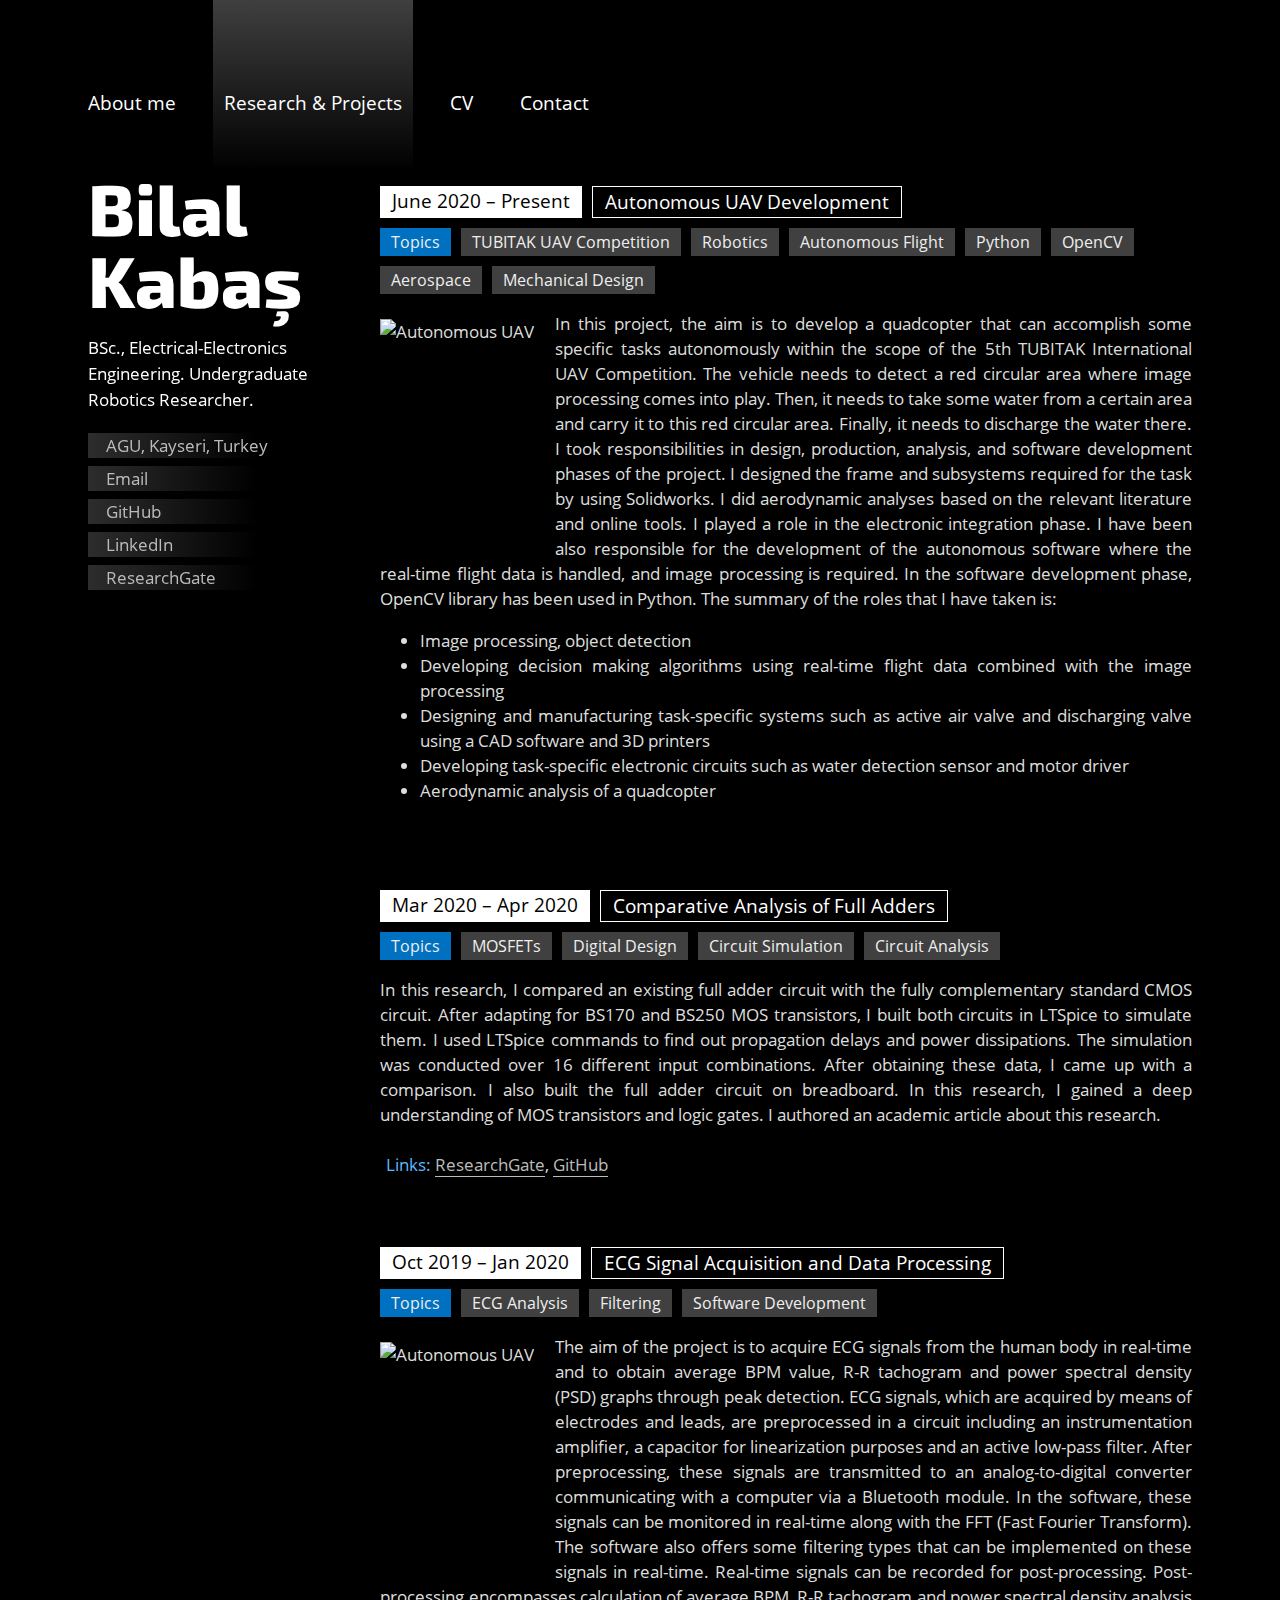
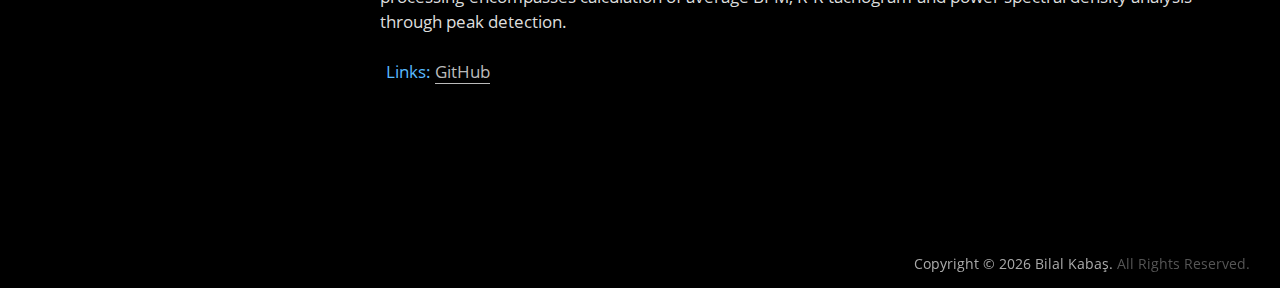
==== pages/research.html @ 9259a2d0 "Update research.html" ====
<!DOCTYPE html>
<html lang="en">
<head>
    <meta charset="UTF-8">
    <meta name="viewport" content="width=device-width, initial-scale=1.0">
    <link rel="stylesheet" href="../css/style.css">
    <script src="https://kit.fontawesome.com/fc68c03be3.js" crossorigin="anonymous"></script>
    <title>Research - Bilal Kabaş</title>
</head>
<body>
    <section class="desktop">
        <div class="container">
            <nav>
                <a href="../index.html"><span>About me</span></a>
                <a class="nav-light" href="research.html">Research & Projects</a>
                <!-- <a href="#"><span>Blog</span></a> -->
                <a href="#"><span>CV</span></a>
                <a href="#"><span>Contact</span></a>
            </nav>
            
            <div class="main-container">
                <section class="side-box">
                    <div class="personal-info-container">
                        <div class="name">Bilal<br>Kabaş</div>
                        <p>BSc., Electrical-Electronics Engineering. Undergraduate Robotics Researcher.</p>
                        <div class="info-box">
                            <div class="info">
                                <a href="https://www.google.com/maps/place/Abdullah+Gül+University/@38.737118,35.473534,15z/data=!4m2!3m1!1s0x0:0x9e5486f83ee76d46?sa=X&ved=2ahUKEwiUtpmo5qLrAhVGs4sKHQ68BowQ_BIwHnoECBEQCA"><i class="icon fas fa-map-marker-alt"></i>AGU, Kayseri, Turkey</a>
                            </div>
                            <div class="info">
                                <a href="mailto:bilal.kabas@agu.edu.tr"><i class="icon fas fa-envelope"></i>Email</a>
                            </div>
                            <div class="info">
                                <a href="https://github.com/bilalkabas"><i class="icon fab fa-github"></i>GitHub</a>
                            </div>
                            <div class="info">
                                <a href="https://www.linkedin.com/in/bilalkabas/"><i class="icon fab fa-linkedin"></i>LinkedIn</a>
                            </div>
                            <div class="info">
                                <a href="https://www.researchgate.net/profile/Bilal_Kabas"><i class="icon fab fa-researchgate"></i>ResearchGate</a>
                            </div>
                        </div>
                    </div>
                </section>
                    
                <section class="main-flow">
                    <div class="main-flow-container">
                        <div class="title">
                            <div class="date">June 2020 – Present</div>
                            <div class="subject">Autonomous UAV Development</div>
                        </div>
                        <div class="topics">
                            <div>Topics</div>
                            <div>TUBITAK UAV Competition</div>
                            <div>Robotics</div>
                            <div>Autonomous Flight</div>
                            <div>Python</div>
                            <div>OpenCV</div>
                            <div>Aerospace</div>
                            <div>Mechanical Design</div>
                        </div>
                        <div class="text">
                            <img src="../img/drone.jpg" alt="Autonomous UAV">
                            In this project, the aim is to develop a quadcopter that can accomplish some specific tasks autonomously within the scope of the 5th TUBITAK International UAV Competition. The vehicle needs to detect a red circular area where image processing comes into play. Then, it needs to take some water from a certain area and carry it to this red circular area. Finally, it needs to discharge the water there. I took responsibilities in design, production, analysis, and software development phases of the project. I designed the frame and subsystems required for the task by using Solidworks. I did aerodynamic analyses based on the relevant literature and online tools. I played a role in the electronic integration phase. I have been also responsible for the development of the autonomous software where the real-time flight data is handled, and image processing is required. In the software development phase, OpenCV library has been used in Python. The summary of the roles that I have taken is:
                            <ul>
                                <li>Image processing, object detection
                                    <!--: color filtering, contour detection, image moments, detecting center of an object--></li>
                                <li>Developing decision making algorithms using real-time flight data combined with the image processing</li>
                                <li>Designing and manufacturing task-specific systems such as active air valve and discharging valve using a CAD software and 3D printers</li>
                                <li>Developing task-specific electronic circuits such as water detection sensor and motor driver</li>
                                <li>Aerodynamic analysis of a quadcopter</li>
                            </ul>
                        </div>
                    </div>

                    <div class="main-flow-container">
                        <div class="title">
                            <div class="date">Mar 2020 – Apr 2020 </div>
                            <div class="subject">Comparative Analysis of Full Adders</div>
                        </div>
                        <div class="topics">
                            <div>Topics</div>
                            <div>MOSFETs</div>
                            <div>Digital Design</div>
                            <div>Circuit Simulation</div>
                            <div>Circuit Analysis</div>
                        </div>
                        <div class="text">
                            In this research, I compared an existing full adder circuit with the fully complementary standard CMOS circuit. After adapting for BS170 and BS250 MOS transistors, I built both circuits in LTSpice to simulate them. I used LTSpice commands to find out propagation delays and power dissipations. The simulation was conducted over 16 different input combinations. After obtaining these data, I came up with a comparison. I also built the full adder circuit on breadboard. In this research, I gained a deep understanding of MOS transistors and logic gates. I authored an academic article about this research.
                            <br><br>
                            <span><i class="icon fas fa-link"></i>Links:</span> <a href="https://www.researchgate.net/publication/341756366_A_Comparative_Analysis_of_an_XOR-XOR_Based_18-Transistor_Full_Adder_Cell">ResearchGate</a>, <a href="https://github.com/bilalkabas/Full-Adder-Simulation-in-LTSPice">GitHub</a> 
                        </div>
                    </div>

                    <div class="main-flow-container">
                        <div class="title">
                            <div class="date">Oct 2019 – Jan 2020 </div>
                            <div class="subject">ECG Signal Acquisition and Data Processing</div>
                        </div>
                        <div class="topics">
                            <div>Topics</div>
                            <div>ECG Analysis</div>
                            <div>Filtering</div>
                            <div>Software Development</div>
                        </div>
                        <div class="text">
                            <img src="../img/real-time-processing.gif" alt="Autonomous UAV">
                            The aim of the project is to acquire ECG signals from the human body in real-time and to obtain average BPM value, R-R tachogram and power spectral density (PSD) graphs through peak detection. ECG signals, which are acquired by means of electrodes and leads, are preprocessed in a circuit including an instrumentation amplifier, a capacitor for linearization purposes and an active low-pass filter. After preprocessing, these signals are transmitted to an analog-to-digital converter communicating with a computer via a Bluetooth module. In the software, these signals can be monitored in real-time along with the FFT (Fast Fourier Transform). The software also offers some filtering types that can be implemented on these signals in real-time. Real-time signals can be recorded for post-processing. Post-processing encompasses calculation of average BPM, R-R tachogram and power spectral density analysis through peak detection.
                            <br><br>
                            <span><i class="icon fas fa-link"></i>Links:</span> <a href="https://github.com/Impulse-Response/ECG-Signal-Acquisition-and-Data-Processing">GitHub</a> 
                        </div>
                    </div>
                </section>
            </div>
        </div>

        <footer class="footer">
            <p> <span>Copyright &copy; <script>document.write(new Date().getFullYear())</script> Bilal Kabaş.</span> All Rights Reserved.</p>
        </footer>
    </section>
    <script src="../js/main.js"></script>
</body>
</html>
---- css/style.css ----
@font-face {
    font-family: Exo2-Bold;
    src: url(../fonts/Exo2-ExtraBold.ttf);
}

@font-face {
    font-family: Exo2-Regular;
    src: url(../fonts/Exo2-Regular.ttf);
}

@font-face {
    font-family: OpenSans;
    src: url(../fonts/OpenSans-Regular.ttf);
}

ul {
    font-size: inherit;
}

li {
    font-size: inherit;
}

.lines-container {
    position: absolute;
    height: 100vh;
    width: 100vw;
    overflow: hidden;
    z-index: -1;
}

.lines {
    position: absolute;
    z-index: -1;
    height: 220%;
    width: 220%;
    margin-left: -66%;
    margin-top: -40%;
    animation-name: line;
    animation-duration: 50s;
    animation-iteration-count: infinite;
    animation-timing-function: linear;
}

@keyframes line {
    0% {transform: rotate(0deg);}
    100% {transform: rotate(360deg);}
}

body {
    background: #000;
    color: #fff;
    animation-name: lights;
    animation-duration: 20s;
    animation-iteration-count: infinite;
    margin: 0;
    padding: 0;
    overflow-x: hidden;
    font-family: 'OpenSans';
}

p {
    margin: 0;
}

.launch-container {
    margin: 0 11.5vw 10vh 11.5vw;
}

.desktop nav {   
    display: flex;
    flex-flow: row nowrap;
}

.desktop nav a {
    display: block;
    text-decoration: none;
    color: #fff;
    padding: 10vh calc(0.4vh + 0.4vw/0.7) calc(2vh + 2vw/0.7) calc(0.4vh + 0.4vw/0.7);
    margin: 0 13px 0 13px;
    font-size: calc(0.7vh + 0.7vw/0.7);
}

.desktop nav a span {
    padding: 20px 0 20px 0;
    border-top: .5px solid rgba(0,0,0,0);
    border-bottom: .5px solid rgba(0,0,0,0);
    transition: all .3s ease-in;
}

.desktop nav a span:hover {
    padding: 2px 0 2px 0;
    border-top: .5px solid rgba(255,255,255,1);
    border-bottom: .5px solid rgba(255,255,255,1);
}

.desktop nav .nav-light {
    background: linear-gradient(180deg, rgba(64,64,64,0.99) 0%, rgba(38,38,38,0) 100%);
}

.launch-main-container {
    display: flex;
    flex-flow: row nowrap;
    align-items: center;
    margin-top: 7.5vh;
}

.left-container .name {
    font-size: calc(5.4vh + 5.4vw/0.7);
    font-family: 'Exo2-Bold';
    line-height: calc(5.4vh + 5.4vw/0.7);
}

.right-container {
    margin-left: calc(7vh + 7vw*0.7);
}

.right-container p {
    font-family: 'OpenSans';
    font-size: calc(0.71vh + 0.71vw/0.7);
    line-height: calc(1.1vh + 1.1vw/0.7);
    text-align: left;
}

.right-container p  span{
    background: linear-gradient(270deg, rgba(70,70,70,1) 0%, rgba(38,38,38,0.75) 100%);
}

.icon {
    padding-right: calc(0.2vh + 0.2vw/0.7);
}

.desktop .info, .info-mobile {
    margin-top: 5vh;
}

.info-mobile {
    display: none;
}

.desktop .links, .location {
    background: linear-gradient(90deg, rgba(64,64,64,0.99) 0%, rgba(38,38,38,0) 30%);
    display: flex;
    flex-flow: row nowrap;
    font-size: calc(0.71vh + 0.71vw/0.7);
    margin-top: 2vh;
    padding: calc(0.1vh + 0.1vw/0.7) 0 calc(0.1vh + 0.1vw/0.7) calc(0.8vh + 0.8vw/0.7);
}

.desktop .links a, .location a {
    display: block;
    text-decoration: none;
    color: #bbb;
    padding-right: calc(0.8vh + 0.8vw/0.7);
    transition: color .3s ease-in;
}

.links a:hover, .location a:hover {
    color: #fff;
}

.launch-footer {
    position: relative;
    font-size: calc(0.5vh + 0.5vw/0.7);
    color: #555;
    /*writing-mode: vertical-lr;
    transform: rotate(180deg);*/
}

.launch-footer p {
    text-align: right;
    padding-right: 15px;
}

.launch-footer p span {
    color: #aaa;
}

@media only screen and (max-width: 800px) {
    .lines-container {
        display: none;
    }
    
    .desktop nav a {
        display: block;
        text-decoration: none;
        color: #fff;
        padding: 60px 5px 0 5px;
        margin: 0 13px 0 13px;
        font-size: 16px;
    }

    .desktop nav a span {
        padding: 0;
        border-top: 0 solid rgba(0,0,0,0);
        border-bottom: 0 solid rgba(0,0,0,0);
        transition: none;
    }

    .desktop nav a span:hover {
        padding: 0;
        border-top: 0 solid rgba(255,255,255,1);
        border-bottom: 0 solid rgba(255,255,255,1);
    }
    
    .container {
        margin: 0 7% 0 7%;
    }

    .desktop .info {
        display: none;
    }

    .info-mobile {
      display: block;
      margin-top: 20px;
    }

    .launch-main-container {
        flex-flow: column nowrap;
        align-items: flex-start;
    }

    .right-container {
        margin: 0;
    }

    .left-container .name {
        font-size: 80px !important;
        line-height: 80px !important;
    }

    .right-container p {
        font-size: 16px;
        line-height: 25px;
        margin-top: 20px;
    }

    .desktop .links, .location {
        font-size: 14px;
        margin-top: 10px;
        padding: 1px 0 1px 10px;
    }

    .launch-footer {
        font-size: 12px;
    }
  }


  /* RESEARCH PAGE */

.container {
    margin: 0 10vw 1vh 10vw;
}

.main-container {
    display: flex;
    width: 100%;
    flex-direction: row;
    align-items: stretch;
    padding: 30px calc(0.4vh + 0.4vw/0.7 + 13px) 0 calc(0.4vh + 0.4vw/0.7 + 13px);
    box-sizing: border-box;
}

.side-box {
    position: relative;
    width: 23%;
    top: 0;
}

.side-box .personal-info-container {
    position: -webkit-sticky; /* Safari */
    position: sticky;
    top: 75px;
}

.main-flow {
    width: 77%;
    margin-left: 80px;
}

.side-box .name {
    font-family: 'Exo2-Bold';
    font-size: 85px;
    line-height: 85px;
}

.side-box p {
    font-size: 20px;
    margin: 25px 0 25px 0;
    line-height: 29px;
}

.side-box .info {
    background: linear-gradient(90deg, rgba(64,64,64,0.7) 0%, rgba(38,38,38,0) 70%);
    display: flex;
    flex-flow: row nowrap;
    font-size: 20px;
    padding: 1px 0 1px 12px;
    margin-top: 10px;
}

.side-box .icon {
    width: 25px;
    padding-right: 6px !important;
}

.side-box .info a {
    display: block;
    text-decoration: none;
    color: #bbb;
    padding-right: calc(0.8vh + 0.8vw/0.7);
    transition: color .3s ease-in;
}

.side-box .info a:hover {
    color: #fff;
}

.main-flow-container {
    display: flex;
    flex-flow: column;
    align-items: stretch;
    margin-top: 10px;
    margin-bottom: 70px;
}

.main-flow-container .title, .main-flow-container .topics {
    display: flex;
    flex-flow: row wrap;
}

.main-flow-container .title {
    font-size: 22px;
}

.main-flow-container .title div {
    margin-bottom: 12px;
}

.main-flow-container .topics {
    margin-bottom: 10px;
    font-size: 19px;
}

.main-flow .date {
    background: #fff;
    color: #000;
    padding: 2px 12px;
    margin-right: 12px;
}

.main-flow .subject {
    border: 1px solid #fff;
    color: #fff;
    padding: 2px 12px;
}

.main-flow .topics div {
    background: #404040;
    color: #eee;
    padding: 3px 11px;
    margin-right: 12px;
    margin-bottom: 12px;
}

.main-flow .topics div:first-child {
    background: #0070c0;
}

.main-flow .text {
    font-size: 20px;
    line-height: 28px;
    color: #ddd;
    text-align: justify;
}

.main-flow .text span {
    color: #59baff;
}

.main-flow .text a {
    color: #bbb;
    text-decoration: none;
    border-top: 1px solid #000;
    border-bottom: 1px solid #bbb;
    transition: all .3s ease-in;
}

.main-flow .text a:hover {
    color: #fff;
    border-top: 1px solid #bbb;
    border-bottom: 1px solid #bbb;
}

.main-flow .text img {
    float: left;
    height: 250px;
    margin-top: 8px;
    margin-right: 30px;
    margin-bottom: 30px;
}

.footer {
    position: relative;
    bottom: 0;
    font-size: calc(0.5vh + 0.5vw/0.7);
    color: #555;
}

.footer p {
    text-align: right;
    padding: 10px 30px 15px 0;
}

.footer p span {
    color: #aaa;
}

@media only screen and (max-width: 1700px) {
    .container {
        margin: 0 6.5vw 10vh 6.5vw;
    }
}

@media only screen and (max-width: 1500px) {
    .container {
        margin: 0 5vw 10vh 5vw;
    }

    .main-container {
        padding: 0 calc(0.4vh + 0.4vw/0.7 + 13px) 0 calc(0.4vh + 0.4vw/0.7 + 13px);
    }
    
    .side-box .name {
        font-size: 72px;
        line-height: 72px;
    }
    
    .side-box p {
        font-size: 17px;
        margin: 20px 0;
        line-height: 26px;
    }
    
    .side-box .info {
        font-size: 17px;
        padding: 1px 0 1px 12px;
        margin-top: 8px;
    }
        

    .side-box .icon {
        width: 20px;
        padding-right: 6px !important;
    }

    .main-flow {
        margin-left: 50px;
    }
    
    .main-flow-container {
        margin-top: 15px;
        margin-bottom: 70px;
    }

    .main-flow-container .title{
        font-size: 19px;
    }
    
    .main-flow-container .title div {
        margin-bottom: 10px;
    }
    
    .main-flow-container .topics {
        margin-bottom: 7px;
        font-size: 16px;
    }
    
    .main-flow .date {
        margin-right: 10px;
    }
    
    .main-flow .subject {
        padding: 2px 12px;
    }
    
    .main-flow .topics div {
        margin-right: 10px;
        margin-bottom: 10px;
    }
    
    .main-flow .text {
        font-size: 17px;
        line-height: 25px;
    }
    
    .main-flow .text img {
        height: 220px;
        margin-top: 8px;
        margin-right: 21px;
        margin-bottom: 21px;
    }
}

@media only screen and (max-width: 1200px) {
    .side-box .name {
        font-size: 50px;
        line-height: 50px;
    }
    
    .side-box p {
        font-size: 13px;
        margin: 10px 0;
        line-height: 18px;
    }
    
    .side-box .info {
        font-size: 13px;
        padding: 1px 0 1px 9px;
        margin-top: 7px;
    }

    .side-box .icon {
        width: 16px;
        padding-right: 4px !important;
    }
        
    .main-flow {
        width: calc(77% - 25px);
        margin-left: 25px;
    }

    .main-flow-container .title{
        font-size: 18px;
    }
    
    .main-flow-container .title div {
        margin-bottom: 9px;
    }
    
    .main-flow-container .topics {
        margin-bottom: 6px;
        font-size: 15px;
    }
    
    .main-flow .date {
        margin-right: 9px;
    }
    
    .main-flow .subject {
        padding: 2px 12px;
    }
    
    .main-flow .topics div {
        margin-right: 9px;
        margin-bottom: 9px;
    }
    
    .main-flow .text {
        font-size: 16px;
        line-height: 24px;
    }
}

@media only screen and (max-width: 800px) {
    .container {
        margin: 0 2vw 10vh 2vw;
    }

    .main-container .side-box {
        display: none;
    }

    .main-flow {
        width: 100%;
        margin-top: 20px;
        margin-left: 0;
    }

    .main-flow img {
        display: none;
    }

    .main-flow-container {
        margin-bottom: 35px;
    }

    .main-flow-container .title{
        font-size: 16px;
    }
    
    .main-flow-container .title div {
        margin-bottom: 8px;
    }
    
    .main-flow-container .topics {
        margin-bottom: 6px;
        font-size: 14px;
    }
    
    .main-flow .date {
        margin-right: 8px;
    }
    
    .main-flow .subject {
        padding: 2px 12px;
    }
    
    .main-flow .topics div {
        margin-right: 8px;
        margin-bottom: 8px;
    }
    
    .main-flow .text {
        font-size: 15px;
        line-height: 21px;
    }
}

@media only screen and (max-width: 500px) {
    .desktop {
        display: none;
    }

    .mobile {
        display: block !important;
    }
}

.mobile {
    display: none;
}
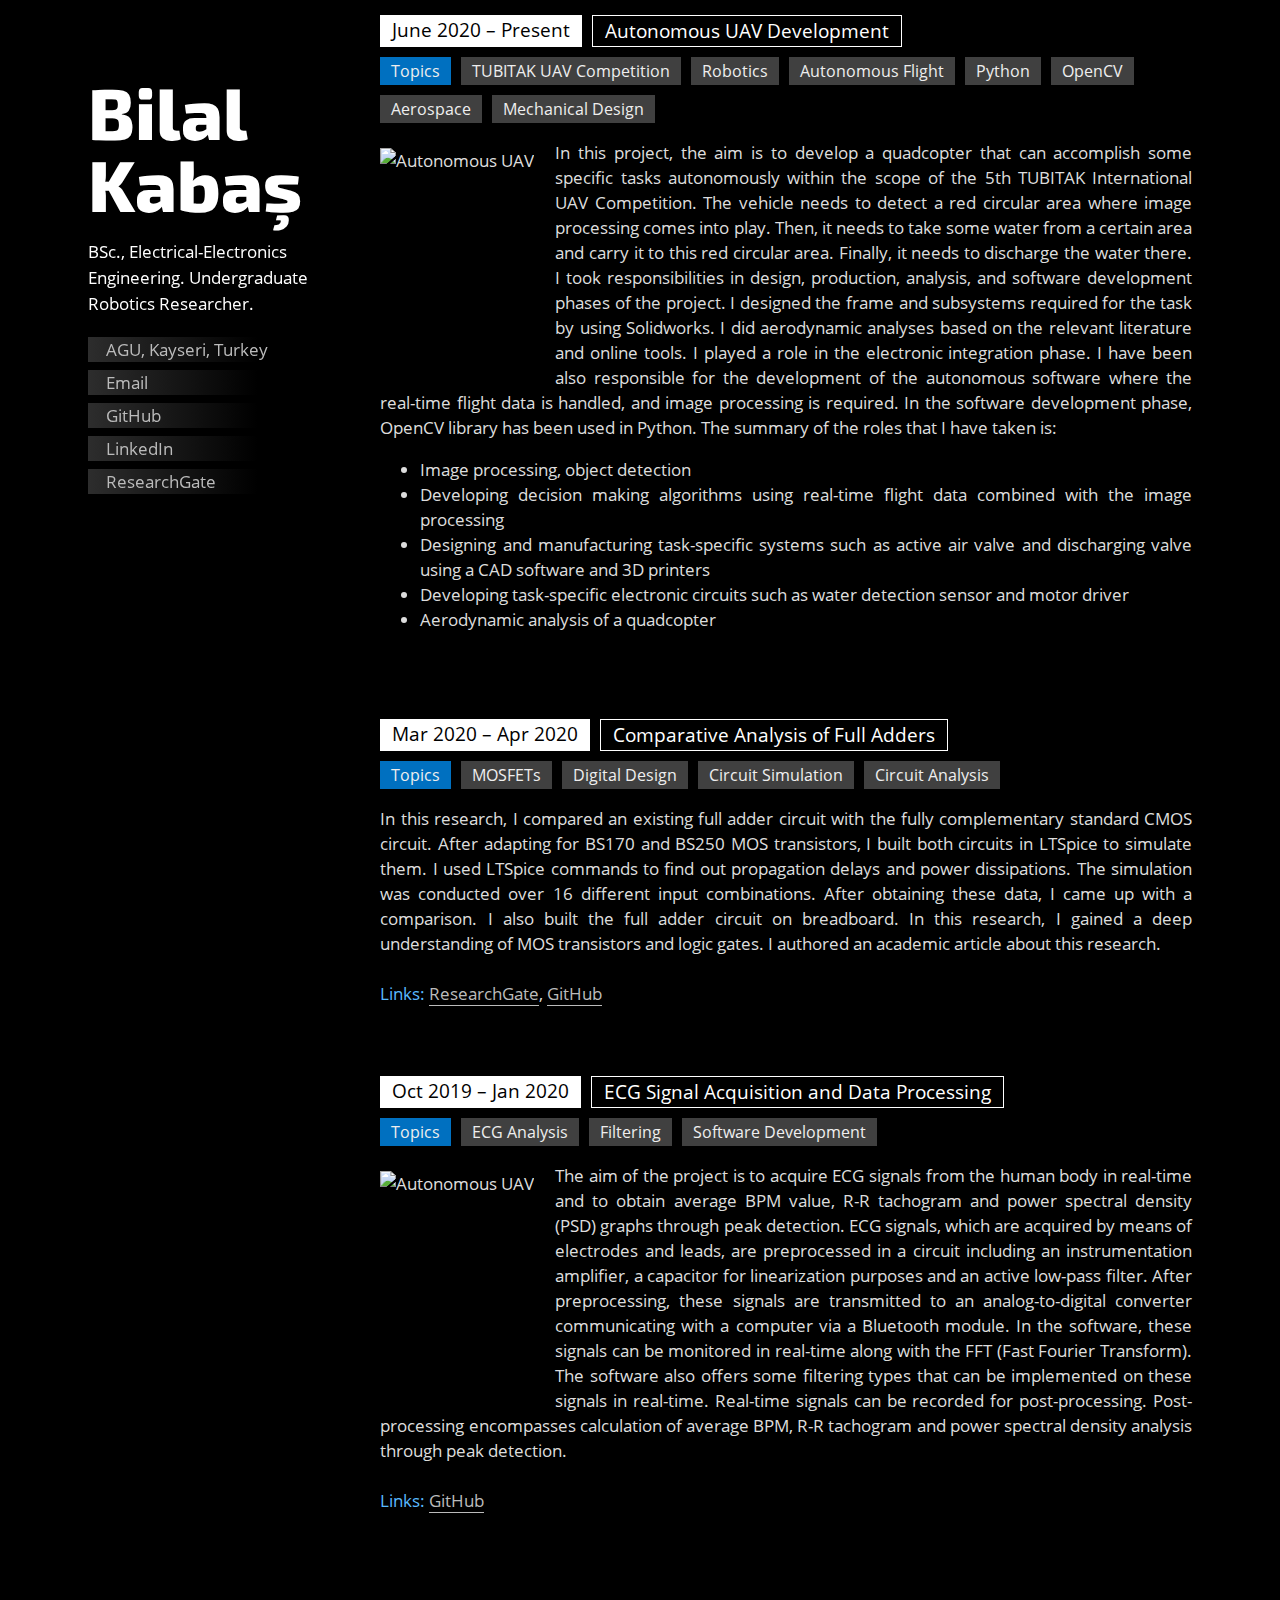
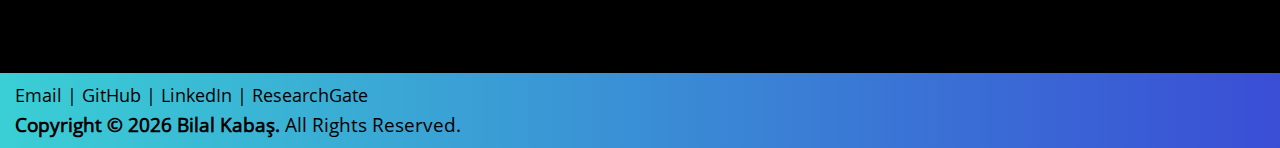
==== commit e3821a2d: "Update research.html" ====
--- a/pages/research.html
+++ b/pages/research.html
@@ -4,10 +4,141 @@
     <meta charset="UTF-8">
     <meta name="viewport" content="width=device-width, initial-scale=1.0">
     <link rel="stylesheet" href="../css/style.css">
+    <link rel="stylesheet" href="../css/style-mobile.css">
     <script src="https://kit.fontawesome.com/fc68c03be3.js" crossorigin="anonymous"></script>
     <title>Research - Bilal Kabaş</title>
 </head>
 <body>
+    <section class="mobile">
+
+        <div class="lc">
+            <nav class="mobile-nav">
+                <div class="topnav">
+                    <div class="active-c">
+                        <div class="active-sign"></div>
+                        <a href="pages/research.html">Research & Projects</a>
+                    </div>
+                    <a class="icon-c" href="javascript:void(0);" onclick="togglenav()">
+                        <i id="menu-icon" class="fa fa-bars"></i>
+                        <i id="exit-icon" class="fas fa-times"></i>
+                    </a>
+                </div>
+                
+                <div id="mobile-nav-links">
+                    <a href="index.html" class="active">About me</a>
+                    <a href="docs/Bilal_Kabas_CV.pdf" target="_blank">CV</a>
+                    <a href="#">Contact</a>
+                </div>
+            </nav>
+        </div>
+
+        <div class="container">
+            <div class="main-container">
+                <section class="side-box">
+                    <div class="personal-info-container">
+                        <div class="name">Bilal<br>Kabaş</div>
+                        <p>BSc., Electrical-Electronics Engineering. Undergraduate Robotics Researcher.</p>
+                        <div class="info-box">
+                            <div class="info">
+                                <a href="https://www.google.com/maps/place/Abdullah+Gül+University/@38.737118,35.473534,15z/data=!4m2!3m1!1s0x0:0x9e5486f83ee76d46?sa=X&ved=2ahUKEwiUtpmo5qLrAhVGs4sKHQ68BowQ_BIwHnoECBEQCA"><i class="icon fas fa-map-marker-alt"></i>AGU, Kayseri, Turkey</a>
+                            </div>
+                            <div class="info">
+                                <a href="mailto:bilal.kabas@agu.edu.tr"><i class="icon fas fa-envelope"></i>Email</a>
+                            </div>
+                            <div class="info">
+                                <a href="https://github.com/bilalkabas"><i class="icon fab fa-github"></i>GitHub</a>
+                            </div>
+                            <div class="info">
+                                <a href="https://www.linkedin.com/in/bilalkabas/"><i class="icon fab fa-linkedin"></i>LinkedIn</a>
+                            </div>
+                            <div class="info">
+                                <a href="https://www.researchgate.net/profile/Bilal_Kabas"><i class="icon fab fa-researchgate"></i>ResearchGate</a>
+                            </div>
+                        </div>
+                    </div>
+                </section>
+                    
+                <section class="main-flow">
+                    <div class="main-flow-container">
+                        <div class="title">
+                            <div class="date">June 2020 – Present</div>
+                            <div class="subject">Autonomous UAV Development</div>
+                        </div>
+                        <div class="topics">
+                            <div>Topics</div>
+                            <div>TUBITAK UAV Competition</div>
+                            <div>Robotics</div>
+                            <div>Autonomous Flight</div>
+                            <div>Python</div>
+                            <div>OpenCV</div>
+                            <div>Aerospace</div>
+                            <div>Mechanical Design</div>
+                        </div>
+                        <div class="text">
+                            <img src="../img/drone.jpg" alt="Autonomous UAV">
+                            In this project, the aim is to develop a quadcopter that can accomplish some specific tasks autonomously within the scope of the 5th TUBITAK International UAV Competition. The vehicle needs to detect a red circular area where image processing comes into play. Then, it needs to take some water from a certain area and carry it to this red circular area. Finally, it needs to discharge the water there. I took responsibilities in design, production, analysis, and software development phases of the project. I designed the frame and subsystems required for the task by using Solidworks. I did aerodynamic analyses based on the relevant literature and online tools. I played a role in the electronic integration phase. I have been also responsible for the development of the autonomous software where the real-time flight data is handled, and image processing is required. In the software development phase, OpenCV library has been used in Python. The summary of the roles that I have taken is:
+                            <ul>
+                                <li>Image processing, object detection
+                                    <!--: color filtering, contour detection, image moments, detecting center of an object--></li>
+                                <li>Developing decision making algorithms using real-time flight data combined with the image processing</li>
+                                <li>Designing and manufacturing task-specific systems such as active air valve and discharging valve using a CAD software and 3D printers</li>
+                                <li>Developing task-specific electronic circuits such as water detection sensor and motor driver</li>
+                                <li>Aerodynamic analysis of a quadcopter</li>
+                            </ul>
+                        </div>
+                    </div>
+
+                    <div class="main-flow-container">
+                        <div class="title">
+                            <div class="date">Mar 2020 – Apr 2020 </div>
+                            <div class="subject">Comparative Analysis of Full Adders</div>
+                        </div>
+                        <div class="topics">
+                            <div>Topics</div>
+                            <div>MOSFETs</div>
+                            <div>Digital Design</div>
+                            <div>Circuit Simulation</div>
+                            <div>Circuit Analysis</div>
+                        </div>
+                        <div class="text">
+                            In this research, I compared an existing full adder circuit with the fully complementary standard CMOS circuit. After adapting for BS170 and BS250 MOS transistors, I built both circuits in LTSpice to simulate them. I used LTSpice commands to find out propagation delays and power dissipations. The simulation was conducted over 16 different input combinations. After obtaining these data, I came up with a comparison. I also built the full adder circuit on breadboard. In this research, I gained a deep understanding of MOS transistors and logic gates. I authored an academic article about this research.
+                            <br><br>
+                            <span><i class="icon fas fa-link"></i>Links:</span> <a href="https://www.researchgate.net/publication/341756366_A_Comparative_Analysis_of_an_XOR-XOR_Based_18-Transistor_Full_Adder_Cell">ResearchGate</a>, <a href="https://github.com/bilalkabas/Full-Adder-Simulation-in-LTSPice">GitHub</a> 
+                        </div>
+                    </div>
+
+                    <div class="main-flow-container">
+                        <div class="title">
+                            <div class="date">Oct 2019 – Jan 2020 </div>
+                            <div class="subject">ECG Signal Acquisition and Data Processing</div>
+                        </div>
+                        <div class="topics">
+                            <div>Topics</div>
+                            <div>ECG Analysis</div>
+                            <div>Filtering</div>
+                            <div>Software Development</div>
+                        </div>
+                        <div class="text">
+                            <img src="../img/real-time-processing.gif" alt="Autonomous UAV">
+                            The aim of the project is to acquire ECG signals from the human body in real-time and to obtain average BPM value, R-R tachogram and power spectral density (PSD) graphs through peak detection. ECG signals, which are acquired by means of electrodes and leads, are preprocessed in a circuit including an instrumentation amplifier, a capacitor for linearization purposes and an active low-pass filter. After preprocessing, these signals are transmitted to an analog-to-digital converter communicating with a computer via a Bluetooth module. In the software, these signals can be monitored in real-time along with the FFT (Fast Fourier Transform). The software also offers some filtering types that can be implemented on these signals in real-time. Real-time signals can be recorded for post-processing. Post-processing encompasses calculation of average BPM, R-R tachogram and power spectral density analysis through peak detection.
+                            <br><br>
+                            <span><i class="icon fas fa-link"></i>Links:</span> <a href="https://github.com/Impulse-Response/ECG-Signal-Acquisition-and-Data-Processing">GitHub</a> 
+                        </div>
+                    </div>
+                </section>
+            </div>
+        </div>
+
+        <footer>
+            <div class="links">
+                <a href="mailto:bilal.kabas@agu.edu.tr">Email </a>|
+                <a href="https://github.com/bilalkabas"> GitHub </a>|
+                <a href="https://www.linkedin.com/in/bilalkabas/"> LinkedIn </a>|
+                <a href="https://www.researchgate.net/profile/Bilal_Kabas"> ResearchGate</a>
+            </div>
+            <p> <strong> <span>Copyright &copy; <script>document.write(new Date().getFullYear())</script> Bilal Kabaş.</span> </strong> All Rights Reserved.</p>
+        </footer>
+    </section>
     <section class="desktop">
         <div class="container">
             <nav>
@@ -114,9 +245,20 @@
             </div>
         </div>
 
-        <footer class="footer">
-            <p> <span>Copyright &copy; <script>document.write(new Date().getFullYear())</script> Bilal Kabaş.</span> All Rights Reserved.</p>
+        <footer>
+            <div class="footer-c">
+                <div class="links">
+                    <a href="mailto:bilal.kabas@agu.edu.tr">Email </a>|
+                    <a href="https://github.com/bilalkabas"> GitHub </a>|
+                    <a href="https://www.linkedin.com/in/bilalkabas/"> LinkedIn </a>|
+                    <a href="https://www.researchgate.net/profile/Bilal_Kabas"> ResearchGate</a>
+                </div>
+                <p> <strong> <span>Copyright &copy; <script>document.write(new Date().getFullYear())</script> Bilal Kabaş.</span> </strong> All Rights Reserved.</p>
+            </div>
         </footer>
+    
+        <div class="signature"><span>D</span>esigned<span> b</span>y<span> B</span>ilal<span> K</span>abaş</div>
+        
     </section>
     <script src="../js/main.js"></script>
 </body>
--- a/css/style.css
+++ b/css/style.css
@@ -11,6 +11,11 @@
 @font-face {
     font-family: OpenSans;
     src: url(../fonts/OpenSans-Regular.ttf);
+}
+
+@font-face {
+    font-family: Italianno;
+    src: url(../fonts/Italianno-Regular.ttf);
 }
 
 ul {
@@ -57,6 +62,7 @@
     padding: 0;
     overflow-x: hidden;
     font-family: 'OpenSans';
+    margin: 0;
 }
 
 p {
@@ -126,7 +132,7 @@
     background: linear-gradient(270deg, rgba(70,70,70,1) 0%, rgba(38,38,38,0.75) 100%);
 }
 
-.icon {
+.desktop .icon {
     padding-right: calc(0.2vh + 0.2vw/0.7);
 }
 
@@ -619,7 +625,7 @@
     }
 }
 
-@media only screen and (max-width: 500px) {
+@media only screen and (max-width: 1600px) {
     .desktop {
         display: none;
     }
--- a/css/style-mobile.css
+++ b/css/style-mobile.css
@@ -0,0 +1,665 @@
+@font-face {
+    font-family: Exo2-Bold;
+    src: url(../fonts/Exo2-ExtraBold.ttf);
+}
+
+@font-face {
+    font-family: Exo2-Regular;
+    src: url(../fonts/Exo2-Regular.ttf);
+}
+
+@font-face {
+    font-family: OpenSans;
+    src: url(../fonts/OpenSans-Regular.ttf);
+}
+
+@font-face {
+    font-family: Italianno;
+    src: url(../fonts/Italianno-Regular.ttf);
+}
+
+body {
+    background: #000;
+    color: #fff;
+    font-family: 'OpenSans';
+    margin: 0;
+    padding: 0;
+    overflow-x: hidden;
+}
+
+p {
+    margin: 0;
+}
+
+.lc-mobile {
+    max-width: 480px;
+    margin: 20px auto;
+    padding: 0 15px;
+}
+
+/* NAVIGATON BAR */
+
+/* Hide full navbar */
+.full-nav {
+    display: none;
+    padding: 45px 0 15px 0;
+    position: sticky;
+    top: -30px;
+    background-color: #000;
+    z-index: 1000;
+    transition: all .4s ease-in;
+}
+
+.nav-onscroll {
+    box-shadow: 0 1px 40px #3a89d5;
+}
+
+.full-nav .full-nav-links {
+    display: flex;
+    flex-flow: row nowrap;
+    justify-content: space-between;
+    width: 590px;
+    margin: 0 auto;
+}
+
+.full-nav .full-nav-links a {
+    text-decoration: none;
+    color: #fff;
+    font-size: 24px;
+    display: inline-block;
+    position: relative;
+}
+
+.full-nav .full-nav-links .link:after {    
+    bottom: -15px;
+    content: "";
+    display: block;
+    height: 5px;
+    position: absolute;
+    background: #3a9cd5;
+    transition: all .3s ease;
+    width: 0;
+  }
+
+.full-nav .full-nav-links .link:hover:after { 
+    width: 100%; 
+}
+
+.full-nav .full-nav-links .active {
+    /* background-image: linear-gradient(to bottom, #3acfd5 0%, #3a4ed5 100%); */
+    color: #000;
+    padding: 1px 12px;
+    border-radius: 100px;
+    font-weight: bold;
+    background-image: linear-gradient(-225deg, #22E1FF 0%, #1D8FE1 48%, #625EB1 100%);
+    transition: all .3s ease-in;
+}
+
+.full-nav .full-nav-links .active:hover {
+    opacity: .7;
+}
+
+.mobile-nav a {
+    color: #fff;
+    display: block;
+    text-decoration: none;
+    font-size: 22px;
+}
+
+.mobile-nav .topnav {
+    display: flex;
+    flex-flow: row nowrap;
+    justify-content: space-between;
+    align-items: center;
+}
+
+.mobile-nav .topnav .active-c {
+    display: flex;
+    flex-flow: row nowrap;
+}
+
+.mobile-nav .topnav .active-c .active-sign {
+    height: 20px;
+    width: 15px;
+    background-color: #ffff00;
+    margin-left: -22px;
+    margin-right: 7px;
+    margin-top: 5px;
+    line-height: 30px;
+}
+
+.mobile-nav .topnav .icon-c {
+    display: flex;
+    border-radius: 50%;
+    background-color: #fff;
+    color: #000;
+    width: 36px;
+    height: 36px;
+    justify-content: center;
+    align-items: center;
+}
+
+.mobile-nav #exit-icon {
+    display: none;
+}
+
+.mobile-nav #mobile-nav-links {
+    height: 0px;
+    overflow: hidden;
+    flex-flow: column;
+    transition: all .6s ease-in-out;
+}
+
+.mobile-nav #mobile-nav-links a {
+    display: block;
+    margin: 4px 0;
+}
+
+.mobile-nav #mobile-nav-links a::before {
+    content: '';
+    background-image: linear-gradient(270deg, rgba(64,64,64,0) 0%, rgba(255,255,0,1) 100%);
+    display: block;
+    height: 2px;
+    width: 80%;
+}
+
+.lc-mobile .mc {
+    margin-top: 30px;
+    font-size: 16px;
+}
+
+.lc-mobile .mc .sep {
+    width: 50px;
+    height: 5px;
+    background-color: #ffff00;
+    margin-bottom: 10px;
+}
+
+.lc-mobile .mc .info-c {
+    position: relative;
+    width: 280px;
+    height: 280px;
+    border-radius: 50%;
+    background-color: #000;
+    display: flex;
+    align-items: center;
+    justify-content: center;
+    flex-flow: column;
+    margin-bottom: 30px;
+    text-align: center;
+    margin: 0 auto;
+}
+
+.lc-mobile .mc .info-c::after {
+    content: '';
+    display: block;
+    height: 103%;
+    width: 103%;
+    background-image: linear-gradient(to bottom, #3acfd5 0%, #3a4ed5 100%);
+    border-radius: 50%;
+    position: absolute;
+    bottom: 0;
+    z-index: -1;
+    animation: rotate 10s infinite linear;
+    -webkit-animation: rotate 10s infinite linear;
+}
+
+@keyframes rotate {
+    0% {
+      transform: rotate(0deg) translate(0px, 0px);
+    }
+
+    50% {
+        transform: rotate(180deg) translate(10px, 0px);
+    }
+
+    100% {
+        transform: rotate(360deg) translate(0px, 0px);
+    }
+}
+
+.focus {
+    display: none;
+    position: absolute;
+    height: 100%;
+    width: 100vw;
+    z-index: -1;
+}
+
+.lc-mobile .mc .info-c .name {
+    font-size: 60px;
+    font-family: 'Exo2-Bold';
+    line-height: 55px;
+}
+
+.lc-mobile .mc .info-c .info {
+    font-size: 15px;
+}
+
+.lc-mobile .mc p {
+    text-align: justify;
+    line-height: 22px;
+}
+
+.lc-mobile .mc .line {
+    width: 80px;
+    height: 5px;
+    background-color: #ffff00;
+    margin: 13px 0;
+}
+
+.lc-mobile .mc .info {
+    color: #ccc;
+    font-style: italic;
+}
+
+.lc-mobile .mc p span {
+    padding: 0 3px;
+    background: linear-gradient(270deg, rgba(70,70,70,1) 0%, rgba(38,38,38,0.75) 100%);
+}
+
+.lc-mobile .mc .mywork {
+    display: block;
+    margin-top: 10px;
+    width: 107px;
+    border-radius: 5px;
+    border: solid 1px #fff;
+    cursor: pointer;
+    transition: all .3s ease-in;
+    text-decoration: none;
+    color: #fff;
+    font-size: 16px;
+}
+
+.lc-mobile .mc .mywork:hover {
+    background-color: #fff;
+    color: #000;
+}
+
+.lc-mobile .mc .contact-c {
+    display: flex;
+    flex-flow: row wrap;
+    justify-content: space-between;
+    align-items: flex-end;
+    margin-top: 20px;
+    margin-bottom: 15px;
+    color: #ccc;
+}
+
+.lc-mobile .mc .contact-info {
+    margin-top: 15px;
+    display: none;
+    flex-flow: column;
+    position: absolute;
+    top: 400px;
+    left: calc(50% + 264px);
+}
+
+.lc-mobile .mc .contact-info a {
+    text-decoration: none;
+    color: #fff;
+    display: flex;
+    flex-flow: row nowrap;
+    align-items: center;
+    margin: 8px 0;
+    /* background: linear-gradient(-225deg, #22E1FF 0%, #1D8FE1 48%, #625EB1 100%); */
+    border-radius: 100px;
+}
+
+.lc-mobile .mc .contact-info a p {
+    /* opacity: 0; */
+    width: 0;
+    transition: all .3s ease-in;
+    overflow: hidden;
+    white-space: nowrap;
+    color: #ccc;
+}
+
+.lc-mobile .mc .contact-info a:nth-child(1) { padding-left: 87px; }
+.lc-mobile .mc .contact-info a:nth-child(2) { padding-left: 85px; }
+.lc-mobile .mc .contact-info a:nth-child(3) { padding-left: 72px; }
+.lc-mobile .mc .contact-info a:nth-child(4) { padding-left: 44px; }
+
+.lc-mobile .mc .contact-info a .icon-c {
+    display: flex;
+    justify-content: center;
+    align-items: center;
+    /* background: linear-gradient(-225deg, #22E1FF 0%, #1D8FE1 48%, #625EB1 100%); */
+    /* background-color: #fff; */
+    width: 50px;
+    height: 50px;
+    border-radius: 50%;
+    margin-right: 10px;
+    color: #fff;
+    font-size: 27px;
+    border: solid 2px #fff;
+    box-sizing: border-box;
+    transition: all .3s ease-in;
+}
+
+.social-links:hover + .social-links-text{
+    /* opacity: 1 !important; */
+    width: 150px !important;
+}
+
+.social-links:hover {
+    background: #fff;
+    color: #000 !important;
+}
+
+.lc-mobile .mc .contact-info a .icon-c .cv {
+    font-style: normal;
+    font-weight: bold;
+    font-size: 22px;
+    letter-spacing: 1px;
+}
+
+.lc-mobile .mc .contact-c .uni{
+    margin-bottom: 5px;
+    min-width: 250px;
+}
+
+.lc-mobile .mc .contact-c .btn {
+    display: block;
+    color: #000 !important;
+    background-color: #fff;
+    margin-top: 10px;
+    padding: 0 8px;
+    border-right: solid 10px #3a9cd5;
+    text-decoration: none;
+}
+
+.mobile footer {
+    background-image: linear-gradient(to right, #3acfd5 0%, #3a4ed5 100%);
+    margin-top: 10px;
+    padding: 10px 15px;
+    color: #000;
+    font-size: 15px;
+}
+
+.mobile footer .footer-c {
+    max-width: 480px;
+    margin: 0 auto;
+}
+
+.mobile footer .links{
+    margin-bottom: 5px;
+    font-size: 14px;
+}
+
+.mobile footer a {
+    text-decoration: none;
+    color: #000;
+}
+
+.mobile .signature {
+    font-size: 21px;
+    color: #bbb;
+    letter-spacing: 1px;
+    text-align: center;
+    margin: 5px 0;
+    font-family: Italianno;
+}
+
+@media only screen and (min-width: 420px) {
+    .lc-mobile .mc .info-c {
+        width: 340px;
+        height: 340px;
+    }
+
+    .lc-mobile .mc .name {
+        font-size: 75px !important;
+        line-height: 70px !important;
+    }
+
+    .lc-mobile .mc .info-c .info {
+        font-size: 16px !important;
+    }
+}
+
+@media only screen and (min-width: 600px) {
+    .lc-mobile {
+        max-width: 550px;
+        margin-top: 40px;
+    }
+
+    .mobile-nav a {
+        font-size: 28px;
+    }
+
+    .mobile-nav .topnav .active-c .active-sign {
+        height: 28px;
+    }
+
+    .mobile-nav .topnav .icon-c {
+        width: 45px;
+        height: 45px;
+    }
+
+    .lc-mobile .mc {
+        font-size: 19px !important;
+    }
+
+    .lc-mobile .mc .info-c {
+        width: 460px;
+        height: 460px;
+    }
+
+    .lc-mobile .mc .name {
+        font-size: 110px !important;
+        line-height: 105px !important;
+    }
+
+    .lc-mobile .mc .line {
+        width: 100px;
+        height: 8px;
+        margin: 15px 0;
+    }
+
+    .lc-mobile .mc .info-c .info {
+        font-size: 19px !important;
+    }
+
+    .lc-mobile .mc .mywork {
+        margin-top: 13px;
+        width: 120px;
+        font-size: 18px;
+    }
+
+    .lc-mobile .mc .sep {
+        margin-bottom: 20px;    
+    }
+
+    .lc-mobile .mc p {
+        line-height: 26px;
+    }
+
+    .mobile footer {
+        margin-top: 35px;
+        font-size: 17.5px !important;
+    }
+
+    .mobile footer .links{
+        font-size: 16.5px;
+    }
+
+    .mobile footer .footer-c {
+        max-width: 550px;
+    }
+
+    .mobile .signature {
+        font-size: 26px;
+    }
+}
+
+@media only screen and (min-width: 768px) {
+    .lc-mobile {
+        max-width: 650px;
+        margin: 0 auto; 
+    }
+
+    .mobile-nav, nav {
+        display: none;
+    }
+
+    .full-nav {
+        display: block;
+    }
+
+    .lc-mobile .mc {
+        font-size: 21px !important;
+    }
+
+    .lc-mobile .mc .info-c {
+        width: 590px;
+        height: 590px;
+        margin-top: 50px;
+        margin-bottom: 40px;
+    }
+
+    .focus {
+        display: block;
+    }
+
+    .lc-mobile .mc .info-c::before {
+        display: block;
+    }
+
+    .lc-mobile .mc .name {
+        font-size: 140px !important;
+        line-height: 130px !important;
+    }
+
+    .lc-mobile .mc .line {
+        width: 150px;
+        height: 12px;
+        margin: 25px 0;
+    }
+
+    .lc-mobile .mc .info-c .info {
+        font-size: 23px !important;
+    }
+
+    .lc-mobile .mc .mywork {
+        margin-top: 16px;
+        width: 150px;
+        padding: 2px 0;
+        font-size: 22px;
+    }
+
+    .lc-mobile .mc .sep {
+        margin-bottom: 23px;    
+    }
+
+    .lc-mobile .mc p {
+        line-height: 33px;
+    }
+
+    .mobile footer {
+        margin-top: 55px;
+        font-size: 19px !important;
+    }
+
+    .mobile footer .links{
+        font-size: 18px;
+    }
+
+    .mobile footer .footer-c {
+        max-width: 650px;
+    }
+
+    .mobile .signature {
+        font-size: 28px;
+    }
+}
+
+/* Desktop site */
+
+@media only screen and (min-width: 1200px) {
+    .lc-mobile {
+        max-width: 750px;
+        margin: 0 auto; 
+    }
+
+    .mobile-nav, nav {
+        display: none;
+    }
+
+    .full-nav {
+        display: block;
+    }
+
+    .lc-mobile .mc {
+        font-size: 21px !important;
+    }
+
+    .lc-mobile .mc .info-c {
+        width: 650px;
+        height: 650px;
+        margin-top: 50px;
+        margin-bottom: 40px;
+    }
+
+    .focus {
+        display: block;
+    }
+
+    .lc-mobile .mc .info-c::before {
+        display: block;
+    }
+
+    .lc-mobile .mc .name {
+        font-size: 150px !important;
+        line-height: 140px !important;
+    }
+
+    .lc-mobile .mc .line {
+        width: 150px;
+        height: 12px;
+        margin: 25px 0;
+    }
+
+    .lc-mobile .mc .info-c .info {
+        font-size: 23px !important;
+    }
+
+    .lc-mobile .mc .mywork {
+        margin-top: 16px;
+        width: 150px;
+        padding: 2px 0;
+        font-size: 22px;
+    }
+
+    .lc-mobile .mc .contact-info {
+        display: flex;
+    }
+
+    .lc-mobile .mc .contact-c .btn {
+        display: none;
+    }
+
+    .lc-mobile .mc .sep {
+        margin-bottom: 23px;    
+    }
+
+    .lc-mobile .mc p {
+        line-height: 33px;
+    }
+
+    .mobile footer {
+        margin-top: 55px;
+        font-size: 19px !important;
+    }
+
+    .mobile footer .links{
+        font-size: 18px;
+    }
+
+    .mobile footer .footer-c {
+        max-width: 750px;
+    }
+
+    .mobile .signature {
+        font-size: 28px;
+    }
+}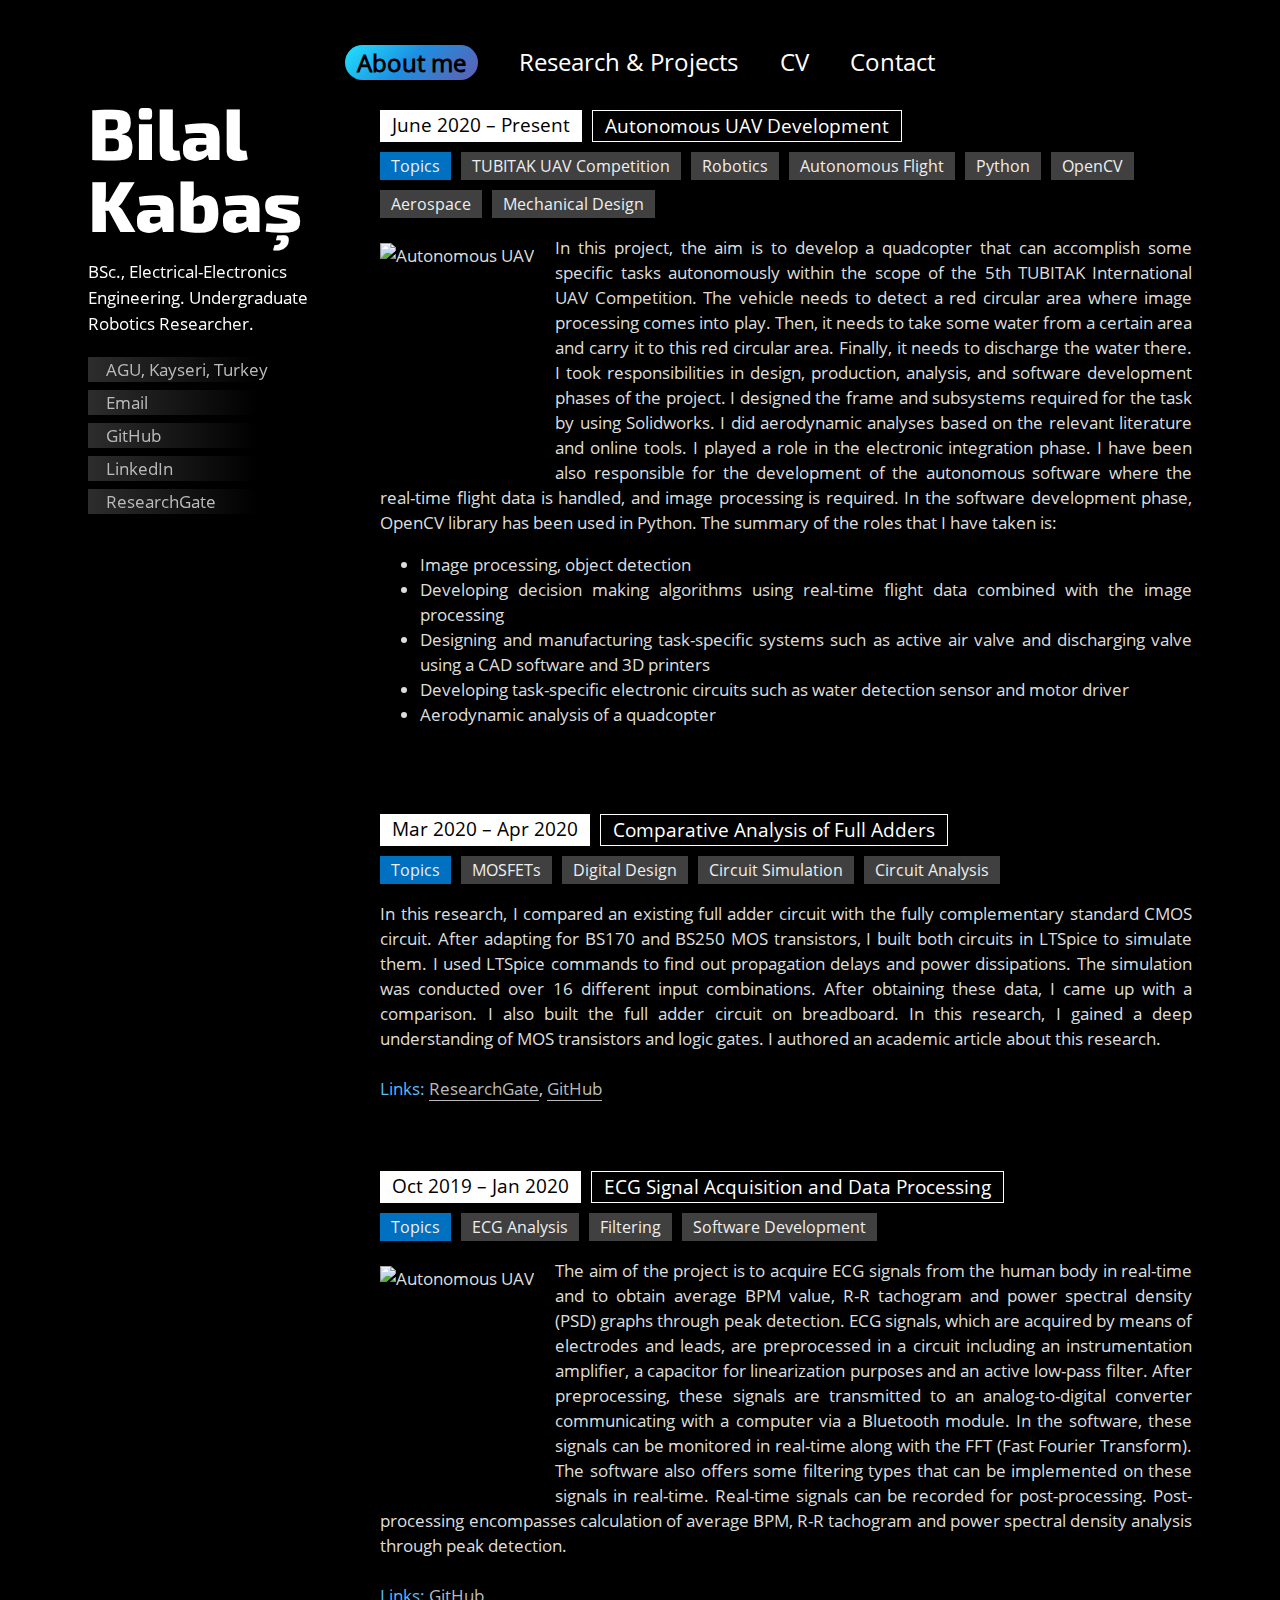
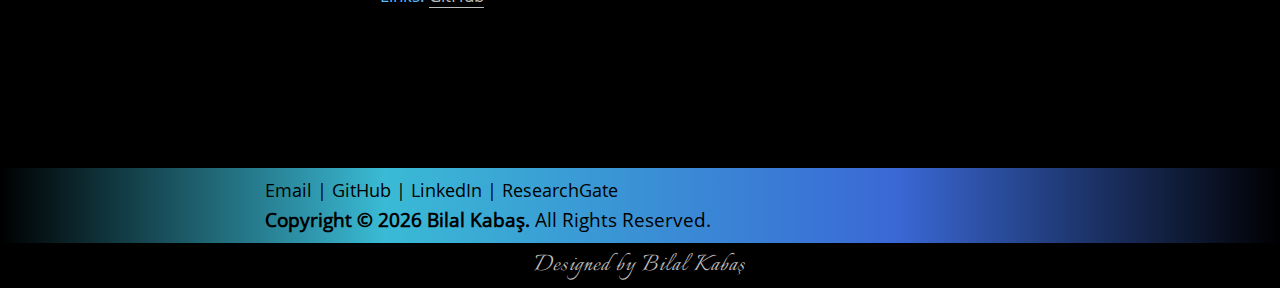
==== commit 89c21169: "Update research.html" ====
--- a/pages/research.html
+++ b/pages/research.html
@@ -9,144 +9,33 @@
     <title>Research - Bilal Kabaş</title>
 </head>
 <body>
-    <section class="mobile">
+        <nav id="full-nav" class="full-nav">  
+            <div class="full-nav-links">
+                <a class="active" href="../index.html">About me</a>
+                <a class="link" href="research.html">Research & Projects</a>
+                <a class="link" href="../docs/Bilal_Kabas_CV.pdf" target="_blank">CV</a>
+                <a class="link" href="#">Contact</a>
+            </div>
+        </nav>
 
-        <div class="lc">
+        <div class="container">
             <nav class="mobile-nav">
                 <div class="topnav">
                     <div class="active-c">
                         <div class="active-sign"></div>
-                        <a href="pages/research.html">Research & Projects</a>
+                        <a href="research.html" class="active">Research & Projects</a>
                     </div>
                     <a class="icon-c" href="javascript:void(0);" onclick="togglenav()">
                         <i id="menu-icon" class="fa fa-bars"></i>
                         <i id="exit-icon" class="fas fa-times"></i>
                     </a>
                 </div>
-                
+    
                 <div id="mobile-nav-links">
-                    <a href="index.html" class="active">About me</a>
-                    <a href="docs/Bilal_Kabas_CV.pdf" target="_blank">CV</a>
+                    <a href="../index.html">About me</a>
+                    <a href="../docs/Bilal_Kabas_CV.pdf" target="_blank">CV</a>
                     <a href="#">Contact</a>
                 </div>
-            </nav>
-        </div>
-
-        <div class="container">
-            <div class="main-container">
-                <section class="side-box">
-                    <div class="personal-info-container">
-                        <div class="name">Bilal<br>Kabaş</div>
-                        <p>BSc., Electrical-Electronics Engineering. Undergraduate Robotics Researcher.</p>
-                        <div class="info-box">
-                            <div class="info">
-                                <a href="https://www.google.com/maps/place/Abdullah+Gül+University/@38.737118,35.473534,15z/data=!4m2!3m1!1s0x0:0x9e5486f83ee76d46?sa=X&ved=2ahUKEwiUtpmo5qLrAhVGs4sKHQ68BowQ_BIwHnoECBEQCA"><i class="icon fas fa-map-marker-alt"></i>AGU, Kayseri, Turkey</a>
-                            </div>
-                            <div class="info">
-                                <a href="mailto:bilal.kabas@agu.edu.tr"><i class="icon fas fa-envelope"></i>Email</a>
-                            </div>
-                            <div class="info">
-                                <a href="https://github.com/bilalkabas"><i class="icon fab fa-github"></i>GitHub</a>
-                            </div>
-                            <div class="info">
-                                <a href="https://www.linkedin.com/in/bilalkabas/"><i class="icon fab fa-linkedin"></i>LinkedIn</a>
-                            </div>
-                            <div class="info">
-                                <a href="https://www.researchgate.net/profile/Bilal_Kabas"><i class="icon fab fa-researchgate"></i>ResearchGate</a>
-                            </div>
-                        </div>
-                    </div>
-                </section>
-                    
-                <section class="main-flow">
-                    <div class="main-flow-container">
-                        <div class="title">
-                            <div class="date">June 2020 – Present</div>
-                            <div class="subject">Autonomous UAV Development</div>
-                        </div>
-                        <div class="topics">
-                            <div>Topics</div>
-                            <div>TUBITAK UAV Competition</div>
-                            <div>Robotics</div>
-                            <div>Autonomous Flight</div>
-                            <div>Python</div>
-                            <div>OpenCV</div>
-                            <div>Aerospace</div>
-                            <div>Mechanical Design</div>
-                        </div>
-                        <div class="text">
-                            <img src="../img/drone.jpg" alt="Autonomous UAV">
-                            In this project, the aim is to develop a quadcopter that can accomplish some specific tasks autonomously within the scope of the 5th TUBITAK International UAV Competition. The vehicle needs to detect a red circular area where image processing comes into play. Then, it needs to take some water from a certain area and carry it to this red circular area. Finally, it needs to discharge the water there. I took responsibilities in design, production, analysis, and software development phases of the project. I designed the frame and subsystems required for the task by using Solidworks. I did aerodynamic analyses based on the relevant literature and online tools. I played a role in the electronic integration phase. I have been also responsible for the development of the autonomous software where the real-time flight data is handled, and image processing is required. In the software development phase, OpenCV library has been used in Python. The summary of the roles that I have taken is:
-                            <ul>
-                                <li>Image processing, object detection
-                                    <!--: color filtering, contour detection, image moments, detecting center of an object--></li>
-                                <li>Developing decision making algorithms using real-time flight data combined with the image processing</li>
-                                <li>Designing and manufacturing task-specific systems such as active air valve and discharging valve using a CAD software and 3D printers</li>
-                                <li>Developing task-specific electronic circuits such as water detection sensor and motor driver</li>
-                                <li>Aerodynamic analysis of a quadcopter</li>
-                            </ul>
-                        </div>
-                    </div>
-
-                    <div class="main-flow-container">
-                        <div class="title">
-                            <div class="date">Mar 2020 – Apr 2020 </div>
-                            <div class="subject">Comparative Analysis of Full Adders</div>
-                        </div>
-                        <div class="topics">
-                            <div>Topics</div>
-                            <div>MOSFETs</div>
-                            <div>Digital Design</div>
-                            <div>Circuit Simulation</div>
-                            <div>Circuit Analysis</div>
-                        </div>
-                        <div class="text">
-                            In this research, I compared an existing full adder circuit with the fully complementary standard CMOS circuit. After adapting for BS170 and BS250 MOS transistors, I built both circuits in LTSpice to simulate them. I used LTSpice commands to find out propagation delays and power dissipations. The simulation was conducted over 16 different input combinations. After obtaining these data, I came up with a comparison. I also built the full adder circuit on breadboard. In this research, I gained a deep understanding of MOS transistors and logic gates. I authored an academic article about this research.
-                            <br><br>
-                            <span><i class="icon fas fa-link"></i>Links:</span> <a href="https://www.researchgate.net/publication/341756366_A_Comparative_Analysis_of_an_XOR-XOR_Based_18-Transistor_Full_Adder_Cell">ResearchGate</a>, <a href="https://github.com/bilalkabas/Full-Adder-Simulation-in-LTSPice">GitHub</a> 
-                        </div>
-                    </div>
-
-                    <div class="main-flow-container">
-                        <div class="title">
-                            <div class="date">Oct 2019 – Jan 2020 </div>
-                            <div class="subject">ECG Signal Acquisition and Data Processing</div>
-                        </div>
-                        <div class="topics">
-                            <div>Topics</div>
-                            <div>ECG Analysis</div>
-                            <div>Filtering</div>
-                            <div>Software Development</div>
-                        </div>
-                        <div class="text">
-                            <img src="../img/real-time-processing.gif" alt="Autonomous UAV">
-                            The aim of the project is to acquire ECG signals from the human body in real-time and to obtain average BPM value, R-R tachogram and power spectral density (PSD) graphs through peak detection. ECG signals, which are acquired by means of electrodes and leads, are preprocessed in a circuit including an instrumentation amplifier, a capacitor for linearization purposes and an active low-pass filter. After preprocessing, these signals are transmitted to an analog-to-digital converter communicating with a computer via a Bluetooth module. In the software, these signals can be monitored in real-time along with the FFT (Fast Fourier Transform). The software also offers some filtering types that can be implemented on these signals in real-time. Real-time signals can be recorded for post-processing. Post-processing encompasses calculation of average BPM, R-R tachogram and power spectral density analysis through peak detection.
-                            <br><br>
-                            <span><i class="icon fas fa-link"></i>Links:</span> <a href="https://github.com/Impulse-Response/ECG-Signal-Acquisition-and-Data-Processing">GitHub</a> 
-                        </div>
-                    </div>
-                </section>
-            </div>
-        </div>
-
-        <footer>
-            <div class="links">
-                <a href="mailto:bilal.kabas@agu.edu.tr">Email </a>|
-                <a href="https://github.com/bilalkabas"> GitHub </a>|
-                <a href="https://www.linkedin.com/in/bilalkabas/"> LinkedIn </a>|
-                <a href="https://www.researchgate.net/profile/Bilal_Kabas"> ResearchGate</a>
-            </div>
-            <p> <strong> <span>Copyright &copy; <script>document.write(new Date().getFullYear())</script> Bilal Kabaş.</span> </strong> All Rights Reserved.</p>
-        </footer>
-    </section>
-    <section class="desktop">
-        <div class="container">
-            <nav>
-                <a href="../index.html"><span>About me</span></a>
-                <a class="nav-light" href="research.html">Research & Projects</a>
-                <!-- <a href="#"><span>Blog</span></a> -->
-                <a href="#"><span>CV</span></a>
-                <a href="#"><span>Contact</span></a>
             </nav>
             
             <div class="main-container">
@@ -259,7 +148,6 @@
     
         <div class="signature"><span>D</span>esigned<span> b</span>y<span> B</span>ilal<span> K</span>abaş</div>
         
-    </section>
     <script src="../js/main.js"></script>
 </body>
 </html>--- a/css/style-mobile.css
+++ b/css/style-mobile.css
@@ -31,7 +31,7 @@
     margin: 0;
 }
 
-.lc-mobile {
+.lc {
     max-width: 480px;
     margin: 20px auto;
     padding: 0 15px;
@@ -163,19 +163,19 @@
     width: 80%;
 }
 
-.lc-mobile .mc {
+.lc .mc {
     margin-top: 30px;
     font-size: 16px;
 }
 
-.lc-mobile .mc .sep {
+.lc .mc .sep {
     width: 50px;
     height: 5px;
     background-color: #ffff00;
     margin-bottom: 10px;
 }
 
-.lc-mobile .mc .info-c {
+.lc .mc .info-c {
     position: relative;
     width: 280px;
     height: 280px;
@@ -190,7 +190,7 @@
     margin: 0 auto;
 }
 
-.lc-mobile .mc .info-c::after {
+.lc .mc .info-c::after {
     content: '';
     display: block;
     height: 103%;
@@ -226,39 +226,39 @@
     z-index: -1;
 }
 
-.lc-mobile .mc .info-c .name {
+.lc .mc .info-c .name {
     font-size: 60px;
     font-family: 'Exo2-Bold';
     line-height: 55px;
 }
 
-.lc-mobile .mc .info-c .info {
+.lc .mc .info-c .info {
     font-size: 15px;
 }
 
-.lc-mobile .mc p {
+.lc .mc p {
     text-align: justify;
     line-height: 22px;
 }
 
-.lc-mobile .mc .line {
+.lc .mc .line {
     width: 80px;
     height: 5px;
     background-color: #ffff00;
     margin: 13px 0;
 }
 
-.lc-mobile .mc .info {
+.lc .mc .info {
     color: #ccc;
     font-style: italic;
 }
 
-.lc-mobile .mc p span {
+.lc .mc p span {
     padding: 0 3px;
     background: linear-gradient(270deg, rgba(70,70,70,1) 0%, rgba(38,38,38,0.75) 100%);
 }
 
-.lc-mobile .mc .mywork {
+.lc .mc .mywork {
     display: block;
     margin-top: 10px;
     width: 107px;
@@ -271,12 +271,12 @@
     font-size: 16px;
 }
 
-.lc-mobile .mc .mywork:hover {
+.lc .mc .mywork:hover {
     background-color: #fff;
     color: #000;
 }
 
-.lc-mobile .mc .contact-c {
+.lc .mc .contact-c {
     display: flex;
     flex-flow: row wrap;
     justify-content: space-between;
@@ -286,7 +286,7 @@
     color: #ccc;
 }
 
-.lc-mobile .mc .contact-info {
+.lc .mc .contact-info {
     margin-top: 15px;
     display: none;
     flex-flow: column;
@@ -295,7 +295,7 @@
     left: calc(50% + 264px);
 }
 
-.lc-mobile .mc .contact-info a {
+.lc .mc .contact-info a {
     text-decoration: none;
     color: #fff;
     display: flex;
@@ -306,7 +306,7 @@
     border-radius: 100px;
 }
 
-.lc-mobile .mc .contact-info a p {
+.lc .mc .contact-info a p {
     /* opacity: 0; */
     width: 0;
     transition: all .3s ease-in;
@@ -315,12 +315,12 @@
     color: #ccc;
 }
 
-.lc-mobile .mc .contact-info a:nth-child(1) { padding-left: 87px; }
-.lc-mobile .mc .contact-info a:nth-child(2) { padding-left: 85px; }
-.lc-mobile .mc .contact-info a:nth-child(3) { padding-left: 72px; }
-.lc-mobile .mc .contact-info a:nth-child(4) { padding-left: 44px; }
-
-.lc-mobile .mc .contact-info a .icon-c {
+.lc .mc .contact-info a:nth-child(1) { padding-left: 87px; }
+.lc .mc .contact-info a:nth-child(2) { padding-left: 85px; }
+.lc .mc .contact-info a:nth-child(3) { padding-left: 72px; }
+.lc .mc .contact-info a:nth-child(4) { padding-left: 44px; }
+
+.lc .mc .contact-info a .icon-c {
     display: flex;
     justify-content: center;
     align-items: center;
@@ -347,19 +347,19 @@
     color: #000 !important;
 }
 
-.lc-mobile .mc .contact-info a .icon-c .cv {
+.lc .mc .contact-info a .icon-c .cv {
     font-style: normal;
     font-weight: bold;
     font-size: 22px;
     letter-spacing: 1px;
 }
 
-.lc-mobile .mc .contact-c .uni{
+.lc .mc .contact-c .uni{
     margin-bottom: 5px;
     min-width: 250px;
 }
 
-.lc-mobile .mc .contact-c .btn {
+.lc .mc .contact-c .btn {
     display: block;
     color: #000 !important;
     background-color: #fff;
@@ -369,7 +369,7 @@
     text-decoration: none;
 }
 
-.mobile footer {
+footer {
     background-image: linear-gradient(to right, #3acfd5 0%, #3a4ed5 100%);
     margin-top: 10px;
     padding: 10px 15px;
@@ -377,22 +377,22 @@
     font-size: 15px;
 }
 
-.mobile footer .footer-c {
+footer .footer-c {
     max-width: 480px;
     margin: 0 auto;
 }
 
-.mobile footer .links{
+footer .links{
     margin-bottom: 5px;
     font-size: 14px;
 }
 
-.mobile footer a {
+footer a {
     text-decoration: none;
     color: #000;
 }
 
-.mobile .signature {
+.signature {
     font-size: 21px;
     color: #bbb;
     letter-spacing: 1px;
@@ -402,23 +402,23 @@
 }
 
 @media only screen and (min-width: 420px) {
-    .lc-mobile .mc .info-c {
+    .lc .mc .info-c {
         width: 340px;
         height: 340px;
     }
 
-    .lc-mobile .mc .name {
+    .lc .mc .name {
         font-size: 75px !important;
         line-height: 70px !important;
     }
 
-    .lc-mobile .mc .info-c .info {
+    .lc .mc .info-c .info {
         font-size: 16px !important;
     }
 }
 
 @media only screen and (min-width: 600px) {
-    .lc-mobile {
+    .lc {
         max-width: 550px;
         margin-top: 40px;
     }
@@ -436,64 +436,64 @@
         height: 45px;
     }
 
-    .lc-mobile .mc {
+    .lc .mc {
         font-size: 19px !important;
     }
 
-    .lc-mobile .mc .info-c {
+    .lc .mc .info-c {
         width: 460px;
         height: 460px;
     }
 
-    .lc-mobile .mc .name {
+    .lc .mc .name {
         font-size: 110px !important;
         line-height: 105px !important;
     }
 
-    .lc-mobile .mc .line {
+    .lc .mc .line {
         width: 100px;
         height: 8px;
         margin: 15px 0;
     }
 
-    .lc-mobile .mc .info-c .info {
+    .lc .mc .info-c .info {
         font-size: 19px !important;
     }
 
-    .lc-mobile .mc .mywork {
+    .lc .mc .mywork {
         margin-top: 13px;
         width: 120px;
         font-size: 18px;
     }
 
-    .lc-mobile .mc .sep {
+    .lc .mc .sep {
         margin-bottom: 20px;    
     }
 
-    .lc-mobile .mc p {
+    .lc .mc p {
         line-height: 26px;
     }
 
-    .mobile footer {
+    footer {
         margin-top: 35px;
         font-size: 17.5px !important;
     }
 
-    .mobile footer .links{
+    footer .links{
         font-size: 16.5px;
     }
 
-    .mobile footer .footer-c {
+    footer .footer-c {
         max-width: 550px;
     }
 
-    .mobile .signature {
+    signature {
         font-size: 26px;
     }
 }
 
 @media only screen and (min-width: 768px) {
-    .lc-mobile {
+    .lc {
         max-width: 650px;
         margin: 0 auto; 
     }
@@ -506,11 +506,11 @@
         display: block;
     }
 
-    .lc-mobile .mc {
+    .lc .mc {
         font-size: 21px !important;
     }
 
-    .lc-mobile .mc .info-c {
+    .lc .mc .info-c {
         width: 590px;
         height: 590px;
         margin-top: 50px;
@@ -521,54 +521,54 @@
         display: block;
     }
 
-    .lc-mobile .mc .info-c::before {
+    .lc .mc .info-c::before {
         display: block;
     }
 
-    .lc-mobile .mc .name {
+    .lc .mc .name {
         font-size: 140px !important;
         line-height: 130px !important;
     }
 
-    .lc-mobile .mc .line {
+    .lc .mc .line {
         width: 150px;
         height: 12px;
         margin: 25px 0;
     }
 
-    .lc-mobile .mc .info-c .info {
+    .lc .mc .info-c .info {
         font-size: 23px !important;
     }
 
-    .lc-mobile .mc .mywork {
+    .lc .mc .mywork {
         margin-top: 16px;
         width: 150px;
         padding: 2px 0;
         font-size: 22px;
     }
 
-    .lc-mobile .mc .sep {
+    .lc .mc .sep {
         margin-bottom: 23px;    
     }
 
-    .lc-mobile .mc p {
+    .lc .mc p {
         line-height: 33px;
     }
 
-    .mobile footer {
+    footer {
         margin-top: 55px;
         font-size: 19px !important;
     }
 
-    .mobile footer .links{
+    footer .links{
         font-size: 18px;
     }
 
-    .mobile footer .footer-c {
+    footer .footer-c {
         max-width: 650px;
     }
 
-    .mobile .signature {
+    .signature {
         font-size: 28px;
     }
 }
@@ -576,7 +576,7 @@
 /* Desktop site */
 
 @media only screen and (min-width: 1200px) {
-    .lc-mobile {
+    .lc {
         max-width: 750px;
         margin: 0 auto; 
     }
@@ -589,11 +589,11 @@
         display: block;
     }
 
-    .lc-mobile .mc {
+    .lc .mc {
         font-size: 21px !important;
     }
 
-    .lc-mobile .mc .info-c {
+    .lc .mc .info-c {
         width: 650px;
         height: 650px;
         margin-top: 50px;
@@ -604,62 +604,64 @@
         display: block;
     }
 
-    .lc-mobile .mc .info-c::before {
+    .lc .mc .info-c::before {
         display: block;
     }
 
-    .lc-mobile .mc .name {
+    .lc .mc .name {
         font-size: 150px !important;
         line-height: 140px !important;
     }
 
-    .lc-mobile .mc .line {
+    .lc .mc .line {
         width: 150px;
         height: 12px;
         margin: 25px 0;
     }
 
-    .lc-mobile .mc .info-c .info {
+    .lc .mc .info-c .info {
         font-size: 23px !important;
     }
 
-    .lc-mobile .mc .mywork {
+    .lc .mc .mywork {
         margin-top: 16px;
         width: 150px;
         padding: 2px 0;
         font-size: 22px;
     }
 
-    .lc-mobile .mc .contact-info {
+    .lc .mc .contact-info {
         display: flex;
     }
 
-    .lc-mobile .mc .contact-c .btn {
+    .lc .mc .contact-c .btn {
         display: none;
     }
 
-    .lc-mobile .mc .sep {
+    .lc .mc .sep {
         margin-bottom: 23px;    
     }
 
-    .lc-mobile .mc p {
+    .lc .mc p {
         line-height: 33px;
     }
 
-    .mobile footer {
+    footer {
         margin-top: 55px;
         font-size: 19px !important;
-    }
-
-    .mobile footer .links{
+        background: rgb(58,207,213);
+        background: linear-gradient(90deg, rgba(58,207,213,0) 0%, rgba(58,186,213,1) 30%, rgba(58,104,213,1) 70%, rgba(58,78,213,0) 100%);
+    }
+
+    footer .links{
         font-size: 18px;
     }
 
-    .mobile footer .footer-c {
+    footer .footer-c {
         max-width: 750px;
     }
 
-    .mobile .signature {
+    .signature {
         font-size: 28px;
     }
 }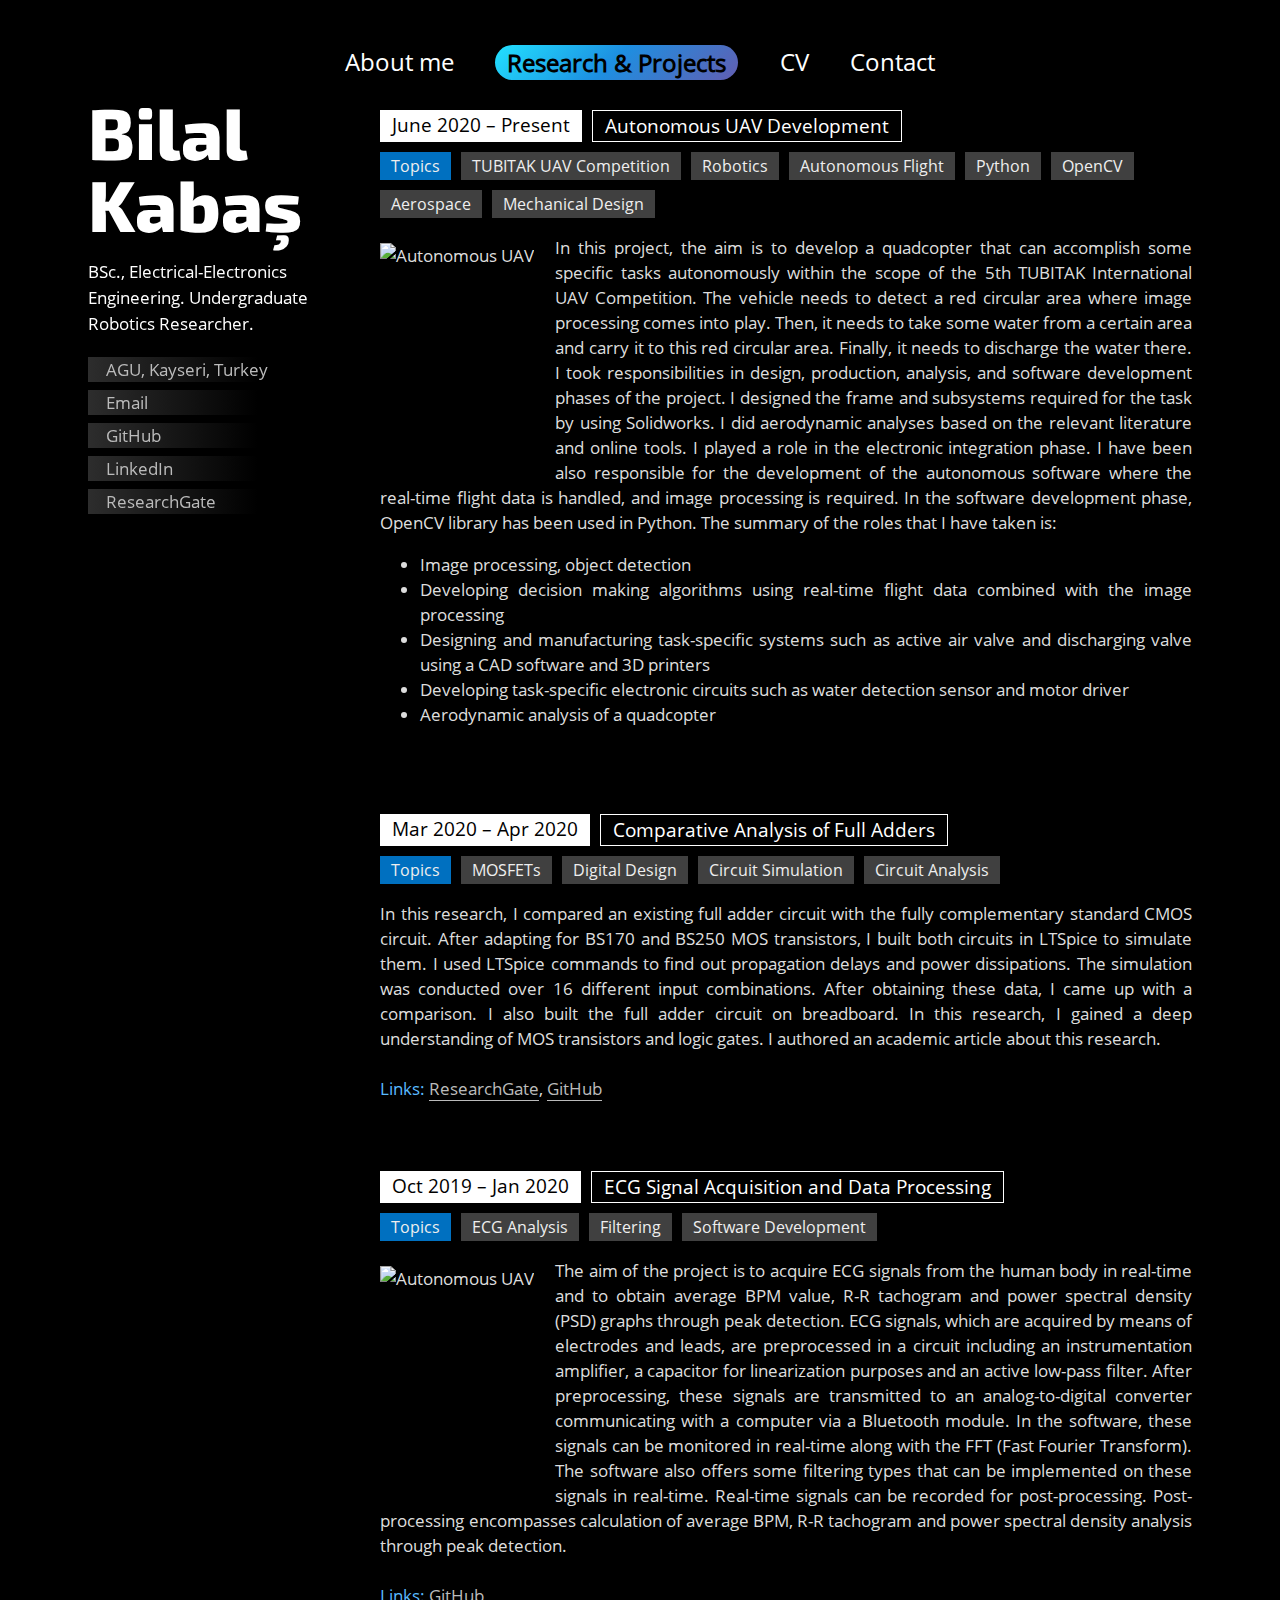
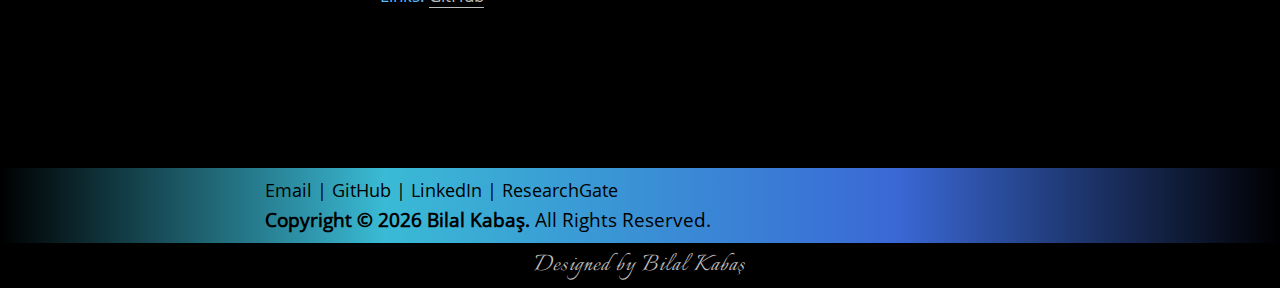
==== commit a7e0f13c: "Update research.html" ====
--- a/pages/research.html
+++ b/pages/research.html
@@ -11,8 +11,8 @@
 <body>
         <nav id="full-nav" class="full-nav">  
             <div class="full-nav-links">
-                <a class="active" href="../index.html">About me</a>
-                <a class="link" href="research.html">Research & Projects</a>
+                <a class="link" href="../index.html">About me</a>
+                <a class="active" href="research.html">Research & Projects</a>
                 <a class="link" href="../docs/Bilal_Kabas_CV.pdf" target="_blank">CV</a>
                 <a class="link" href="#">Contact</a>
             </div>
--- a/css/style.css
+++ b/css/style.css
@@ -623,18 +623,4 @@
         font-size: 15px;
         line-height: 21px;
     }
-}
-
-@media only screen and (max-width: 1600px) {
-    .desktop {
-        display: none;
-    }
-
-    .mobile {
-        display: block !important;
-    }
-}
-
-.mobile {
-    display: none;
 }--- a/css/style-mobile.css
+++ b/css/style-mobile.css
@@ -382,7 +382,7 @@
     margin: 0 auto;
 }
 
-footer .links{
+footer .links {
     margin-bottom: 5px;
     font-size: 14px;
 }
@@ -390,6 +390,11 @@
 footer a {
     text-decoration: none;
     color: #000;
+    transition: all .2s ease-in;
+}
+
+footer a:hover {
+    color: #fff;
 }
 
 .signature {
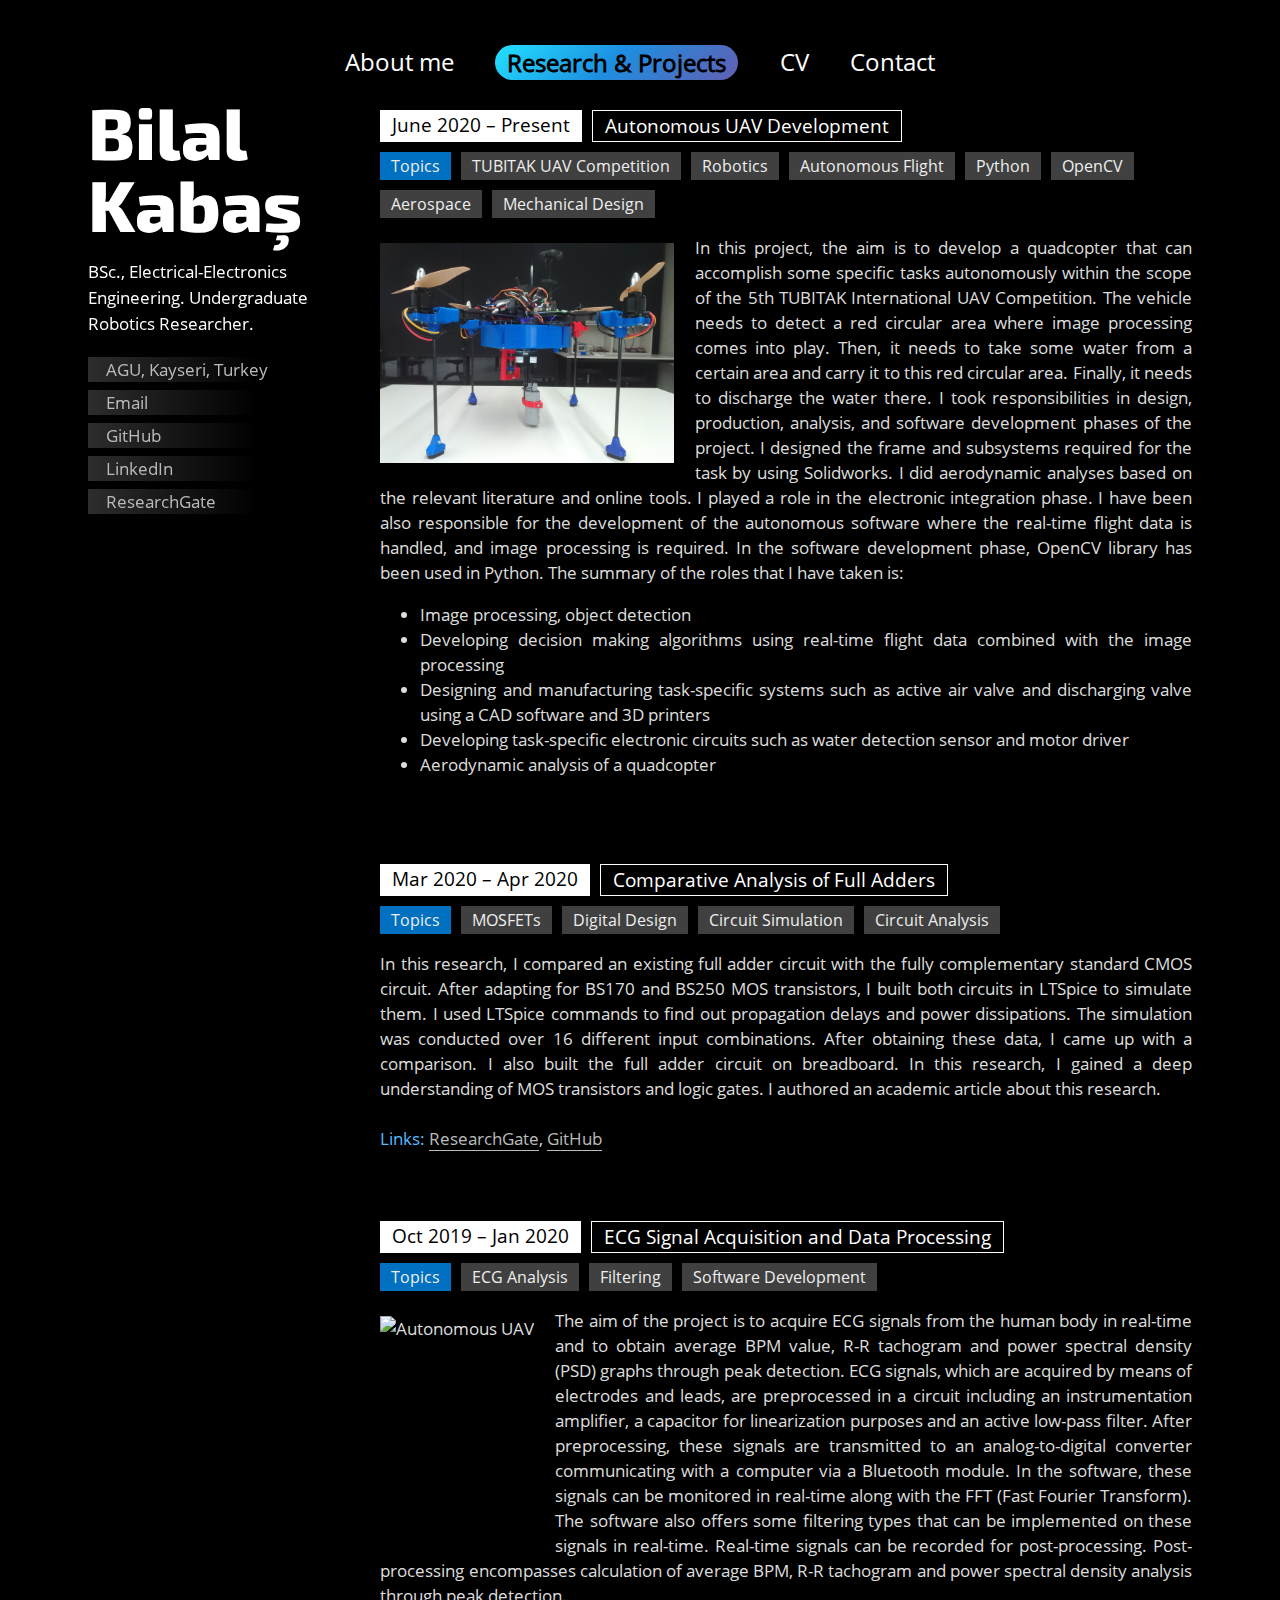
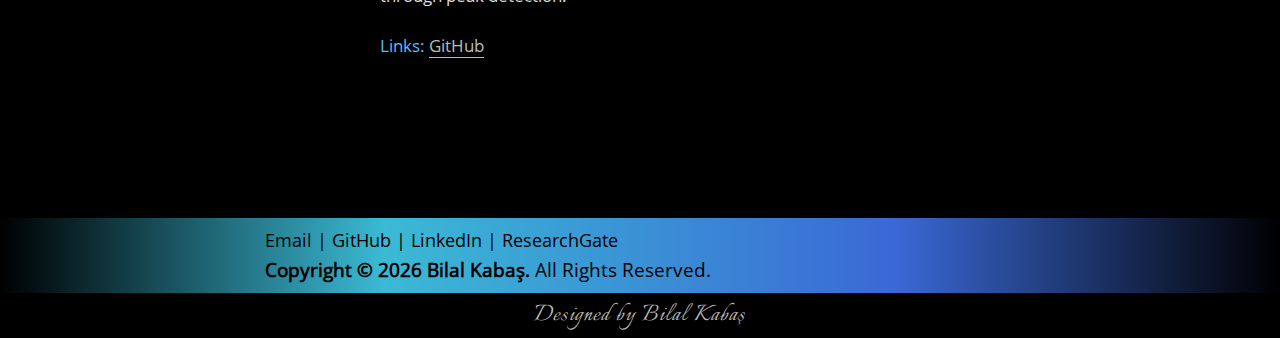
==== commit 140c4539: "Update research.html" ====
--- a/pages/research.html
+++ b/pages/research.html
@@ -80,7 +80,7 @@
                             <div>Mechanical Design</div>
                         </div>
                         <div class="text">
-                            <img src="../img/drone.jpg" alt="Autonomous UAV">
+                            <img src="../img/drone2.jpg" alt="Autonomous UAV">
                             In this project, the aim is to develop a quadcopter that can accomplish some specific tasks autonomously within the scope of the 5th TUBITAK International UAV Competition. The vehicle needs to detect a red circular area where image processing comes into play. Then, it needs to take some water from a certain area and carry it to this red circular area. Finally, it needs to discharge the water there. I took responsibilities in design, production, analysis, and software development phases of the project. I designed the frame and subsystems required for the task by using Solidworks. I did aerodynamic analyses based on the relevant literature and online tools. I played a role in the electronic integration phase. I have been also responsible for the development of the autonomous software where the real-time flight data is handled, and image processing is required. In the software development phase, OpenCV library has been used in Python. The summary of the roles that I have taken is:
                             <ul>
                                 <li>Image processing, object detection
@@ -150,4 +150,4 @@
         
     <script src="../js/main.js"></script>
 </body>
-</html>+</html>
--- a/css/style-mobile.css
+++ b/css/style-mobile.css
@@ -36,6 +36,13 @@
     margin: 20px auto;
     padding: 0 15px;
 }
+
+/* General */
+
+.bg-dark { background: #000 !important; }
+.bg-light { background: #eee !important; }
+.tx-dark { color: #000 !important; }
+.tx-light { color: #fff !important; }
 
 /* NAVIGATON BAR */
 
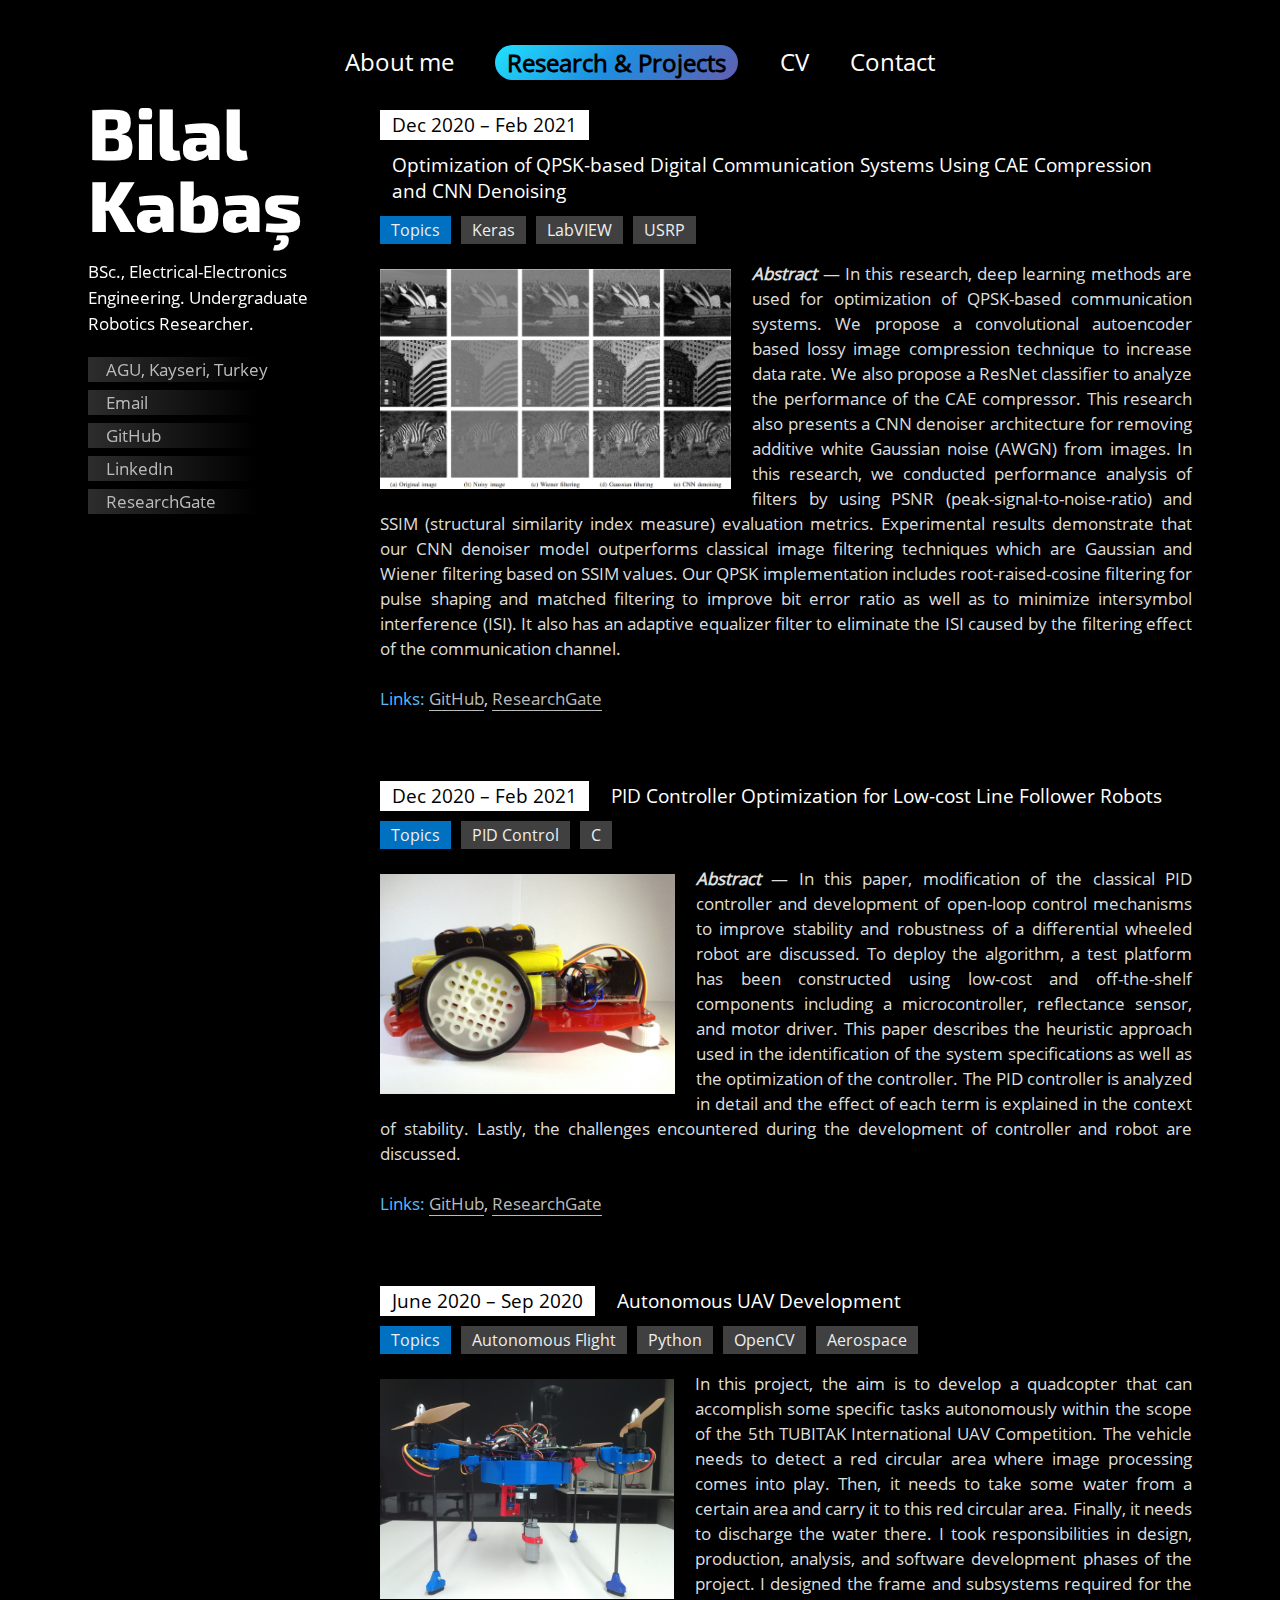
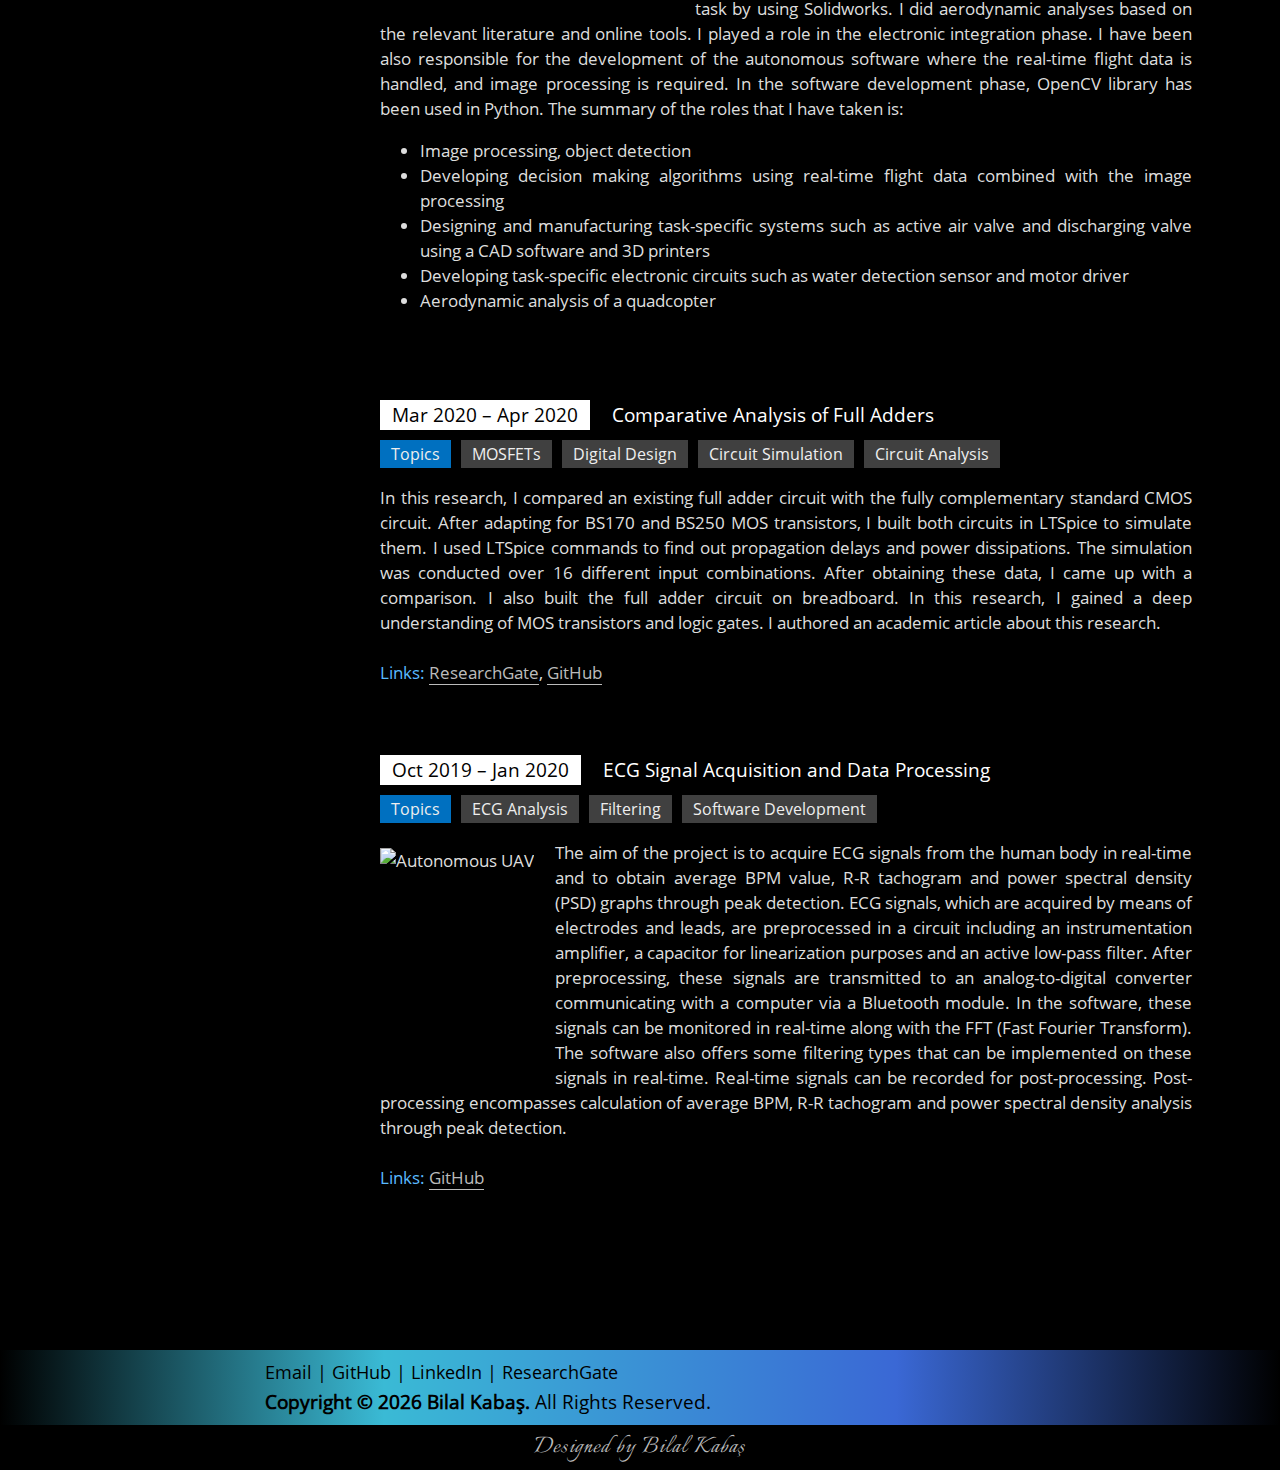
==== commit 2e8120fd: "Update research.html" ====
--- a/pages/research.html
+++ b/pages/research.html
@@ -64,20 +64,55 @@
                 </section>
                     
                 <section class="main-flow">
+                    
                     <div class="main-flow-container">
                         <div class="title">
-                            <div class="date">June 2020 – Present</div>
+                            <div class="date">Dec 2020 – Feb 2021</div>
+                            <div class="subject">Optimization of QPSK-based Digital Communication Systems Using CAE Compression and CNN Denoising</div>
+                        </div>
+                        <div class="topics">
+                            <div>Topics</div>
+                            <div>Keras</div>
+                            <div>LabVIEW</div>
+                            <div>USRP</div>
+                        </div>
+                        <div class="text">
+                            <img src="../img/QPSK-optimization.png" alt="Autonomous UAV">
+                            <b><em>Abstract</em></b> — In this research, deep learning methods are used for optimization of QPSK-based communication systems. We propose a convolutional autoencoder based lossy image compression technique to increase data rate. We also propose a ResNet classifier to analyze the performance of the CAE compressor. This research also presents a CNN denoiser architecture for removing additive white Gaussian noise (AWGN) from images. In this research, we conducted performance analysis of filters by using PSNR (peak-signal-to-noise-ratio) and SSIM (structural similarity index measure) evaluation metrics. Experimental results demonstrate that our CNN denoiser model outperforms classical image filtering techniques which are Gaussian and Wiener filtering based on SSIM values. Our QPSK implementation includes root-raised-cosine filtering for pulse shaping and matched filtering to improve bit error ratio as well as to minimize intersymbol interference (ISI). It also has an adaptive equalizer filter to eliminate the ISI caused by the filtering effect of the communication channel.
+                            <br><br>
+                            <span><i class="icon fas fa-link"></i>Links:</span> <a href="https://github.com/bilalkabas/QPSK-with-CAE-Compressor-and-CNN-Denoiser">GitHub</a>, <a href="https://www.researchgate.net/publication/349346715_Optimization_of_QPSK-Based_Digital_Communication_Systems_Using_CAE_Compression_and_CNN_Denoising">ResearchGate</a> 
+                        </div>
+                    </div>
+
+                    <div class="main-flow-container">
+                        <div class="title">
+                            <div class="date">Dec 2020 – Feb 2021</div>
+                            <div class="subject">PID Controller Optimization for Low-cost Line Follower Robots</div>
+                        </div>
+                        <div class="topics">
+                            <div>Topics</div>
+                            <div>PID Control</div>
+                            <div>C</div>
+                        </div>
+                        <div class="text">
+                            <img src="../img/line-follower.jpg" alt="Autonomous UAV">
+                            <b><em>Abstract</em></b> — In this paper, modification of the classical PID controller and development of open-loop control mechanisms to improve stability and robustness of a differential wheeled robot are discussed. To deploy the algorithm, a test platform has been constructed using low-cost and off-the-shelf components including a microcontroller, reflectance sensor, and motor driver. This paper describes the heuristic approach used in the identification of the system specifications as well as the optimization of the controller. The PID controller is analyzed in detail and the effect of each term is explained in the context of stability. Lastly, the challenges encountered during the development of controller and robot are discussed.
+                            <br><br>
+                            <span><i class="icon fas fa-link"></i>Links:</span> <a href="https://github.com/sametoguten/STM32-Line-Follower-with-PID">GitHub</a>, <a href="https://www.researchgate.net/publication/349641393_PID_Controller_Optimization_for_Low-cost_Line_Follower_Robots">ResearchGate</a> 
+                        </div>
+                    </div>
+
+                    <div class="main-flow-container">
+                        <div class="title">
+                            <div class="date">June 2020 – Sep 2020</div>
                             <div class="subject">Autonomous UAV Development</div>
                         </div>
                         <div class="topics">
                             <div>Topics</div>
-                            <div>TUBITAK UAV Competition</div>
-                            <div>Robotics</div>
                             <div>Autonomous Flight</div>
                             <div>Python</div>
                             <div>OpenCV</div>
                             <div>Aerospace</div>
-                            <div>Mechanical Design</div>
                         </div>
                         <div class="text">
                             <img src="../img/drone2.jpg" alt="Autonomous UAV">
--- a/css/style.css
+++ b/css/style.css
@@ -358,7 +358,7 @@
 }
 
 .main-flow .subject {
-    border: 1px solid #fff;
+    /* border: 1px solid #fff; */
     color: #fff;
     padding: 2px 12px;
 }
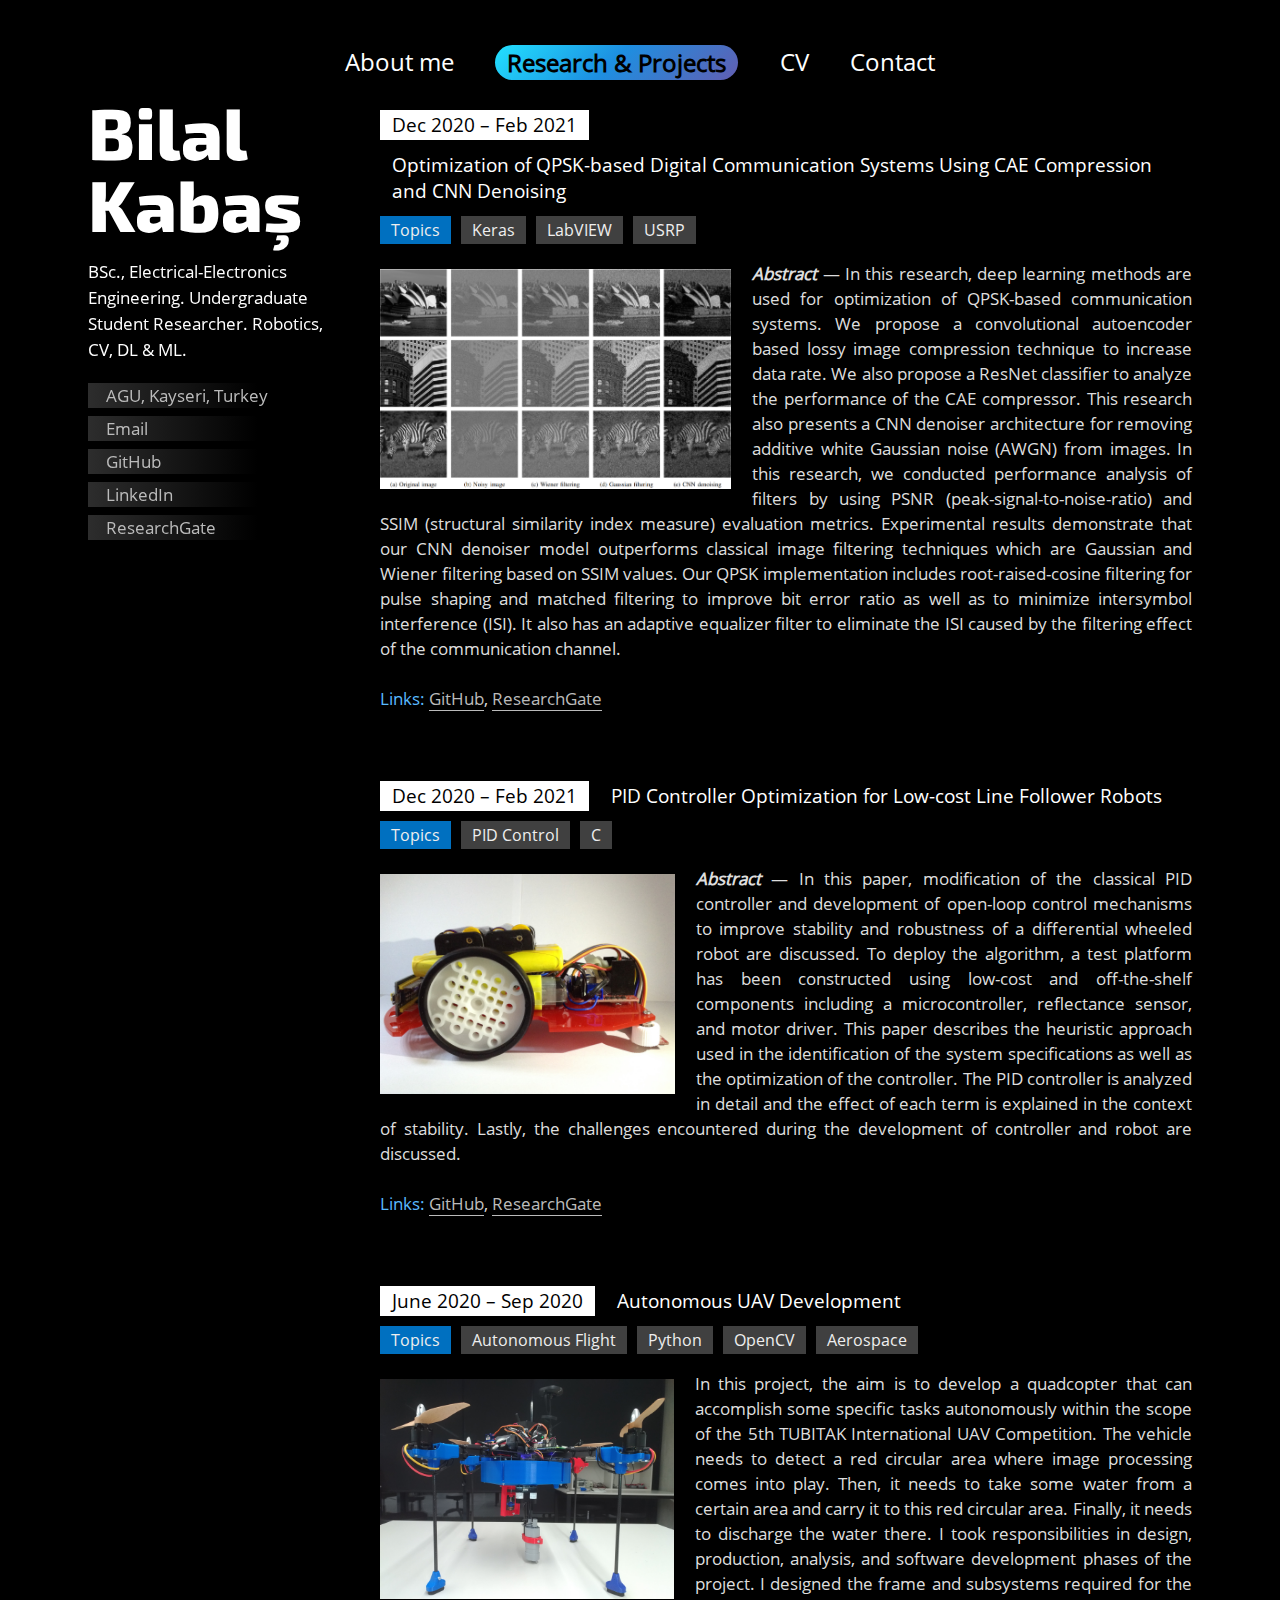
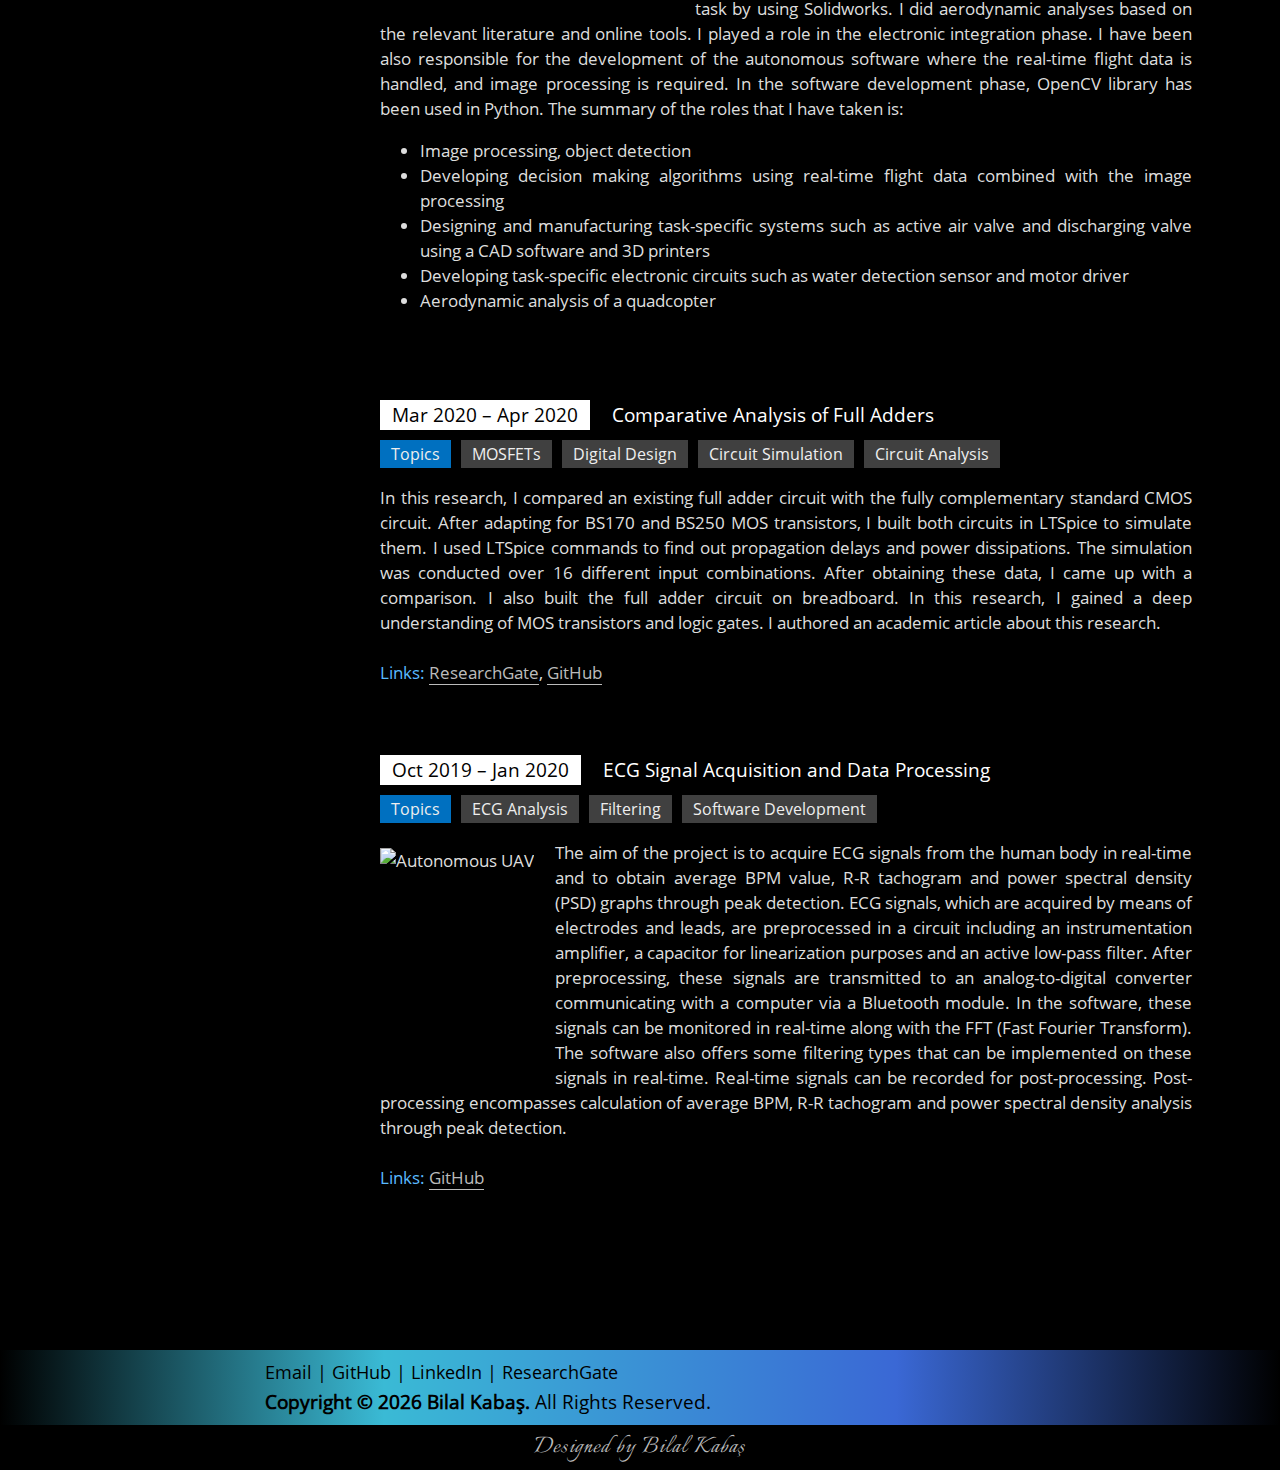
==== commit 31a726f2: "Update research.html" ====
--- a/pages/research.html
+++ b/pages/research.html
@@ -42,7 +42,7 @@
                 <section class="side-box">
                     <div class="personal-info-container">
                         <div class="name">Bilal<br>Kabaş</div>
-                        <p>BSc., Electrical-Electronics Engineering. Undergraduate Robotics Researcher.</p>
+                        <p>BSc., Electrical-Electronics Engineering. Undergraduate Student Researcher. Robotics, CV, DL & ML.</p>
                         <div class="info-box">
                             <div class="info">
                                 <a href="https://www.google.com/maps/place/Abdullah+Gül+University/@38.737118,35.473534,15z/data=!4m2!3m1!1s0x0:0x9e5486f83ee76d46?sa=X&ved=2ahUKEwiUtpmo5qLrAhVGs4sKHQ68BowQ_BIwHnoECBEQCA"><i class="icon fas fa-map-marker-alt"></i>AGU, Kayseri, Turkey</a>
